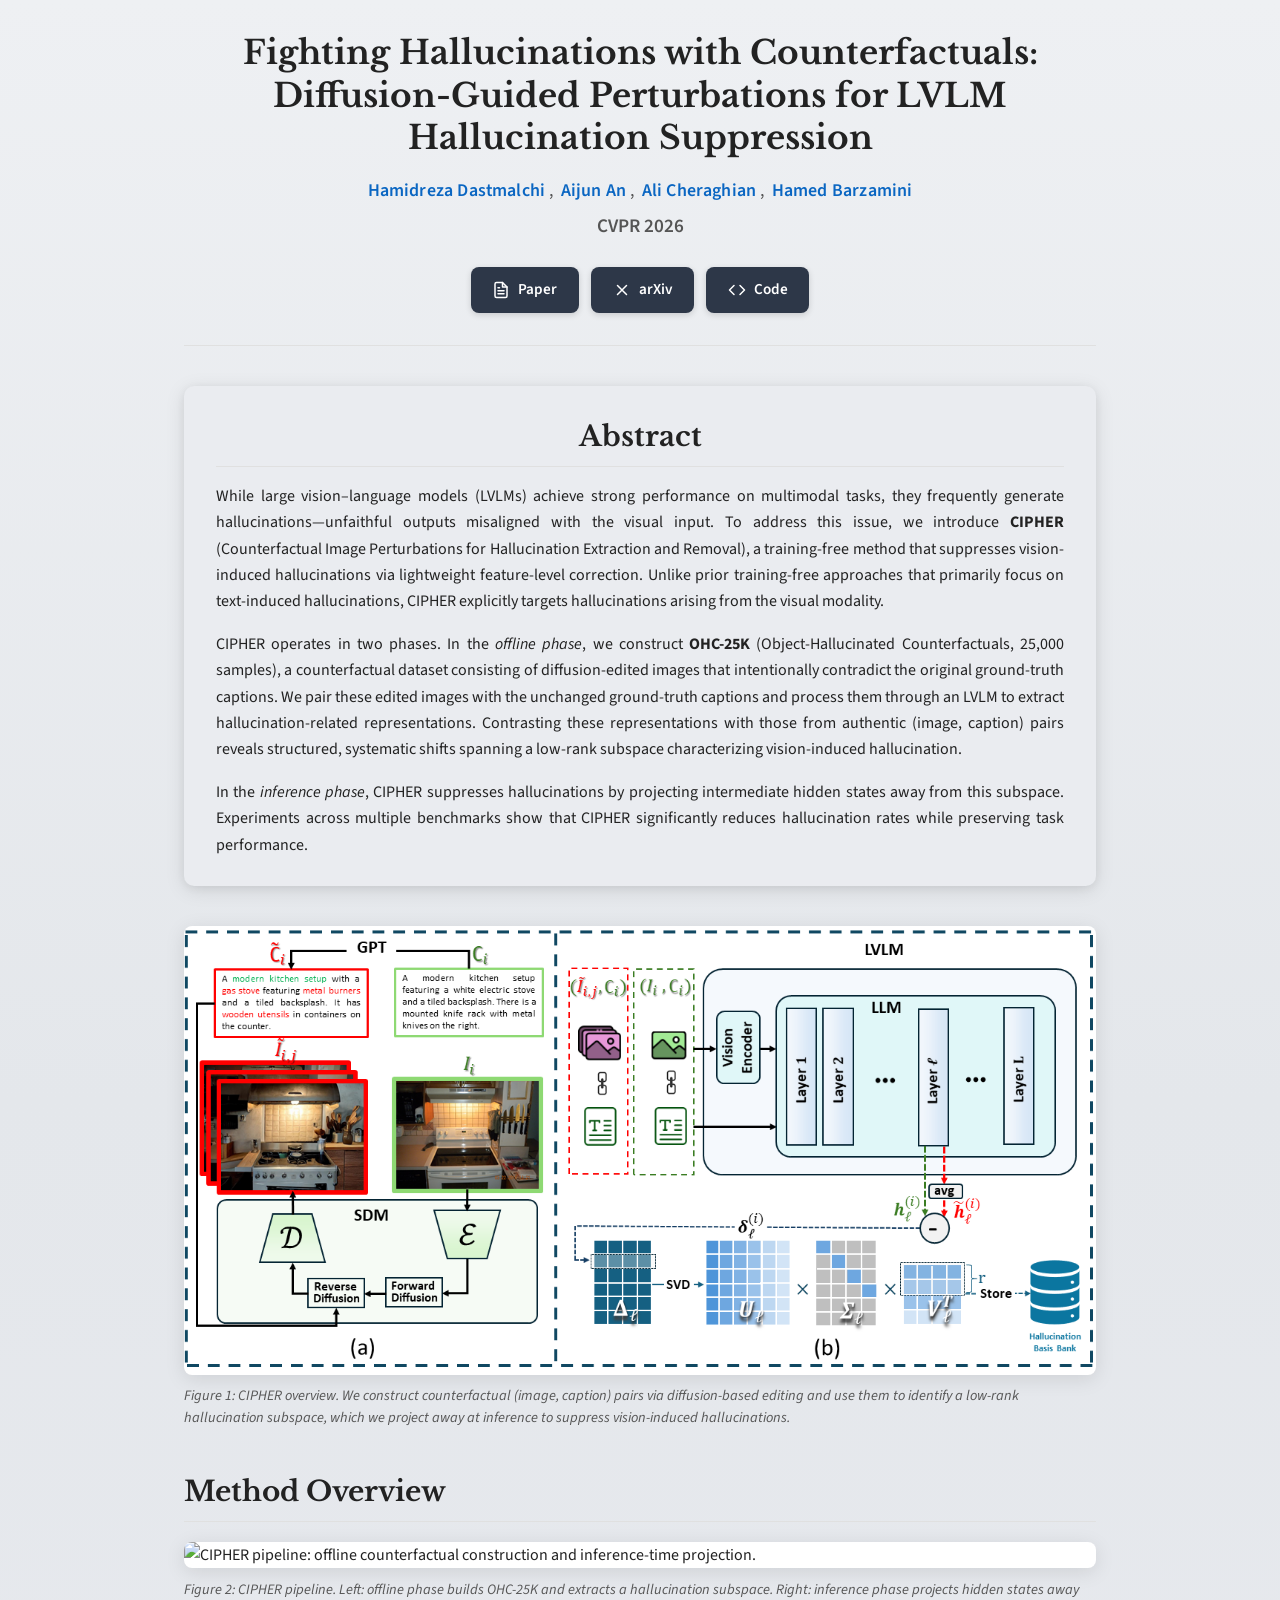
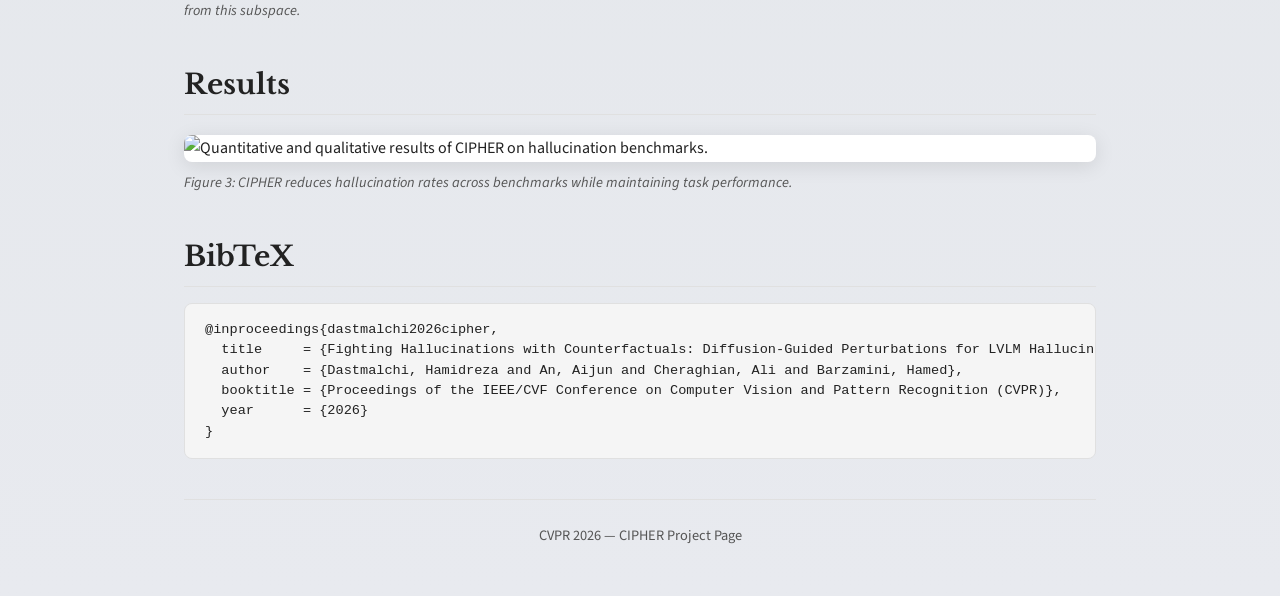
==== index.html @ b0dd447e "Add block diagram as main teaser image" ====
<!DOCTYPE html>
<html lang="en">
<head>
  <meta charset="UTF-8">
  <meta name="viewport" content="width=device-width, initial-scale=1.0">
  <title>CIPHER — Fighting Hallucinations with Counterfactuals | CVPR 2026</title>
  <link rel="preconnect" href="https://fonts.googleapis.com">
  <link rel="preconnect" href="https://fonts.gstatic.com" crossorigin>
  <link href="https://fonts.googleapis.com/css2?family=Libre+Baskerville:ital,wght@0,400;0,700;1,400&family=Source+Sans+3:ital,wght@0,400;0,600;0,700;1,400&display=swap" rel="stylesheet">
  <style>
    * { box-sizing: border-box; }
    html { font-size: 16px; scroll-behavior: smooth; }
    body {
      margin: 0; padding: 0;
      font-family: "Source Sans 3", -apple-system, BlinkMacSystemFont, "Segoe UI", sans-serif;
      font-weight: 400; line-height: 1.65; color: #222;
      background: linear-gradient(180deg, #eef0f3 0%, #e4e7eb 50%, #e8eaef 100%);
      min-height: 100vh; -webkit-font-smoothing: antialiased;
    }
    .page { max-width: 960px; margin: 0 auto; padding: 2rem 1.5rem 3rem; }
    .hero { text-align: center; margin-bottom: 2.5rem; padding-bottom: 2rem; border-bottom: 1px solid #e0e0e0; }
    .title {
      font-family: "Libre Baskerville", Georgia, serif;
      font-size: clamp(1.66rem, 4.42vw, 2.05rem); font-weight: 700; line-height: 1.3;
      margin: 0 0 1rem; color: #222;
    }
    .authors { font-size: 1.12rem; color: #333; margin: 0 0 0.35rem; font-weight: 500; letter-spacing: 0.01em; }
    .authors a {
      color: #0a66c2; text-decoration: none; font-weight: 600;
      transition: color 0.2s ease, text-decoration 0.2s ease;
    }
    .authors a:hover { text-decoration: underline; color: #004182; }
    .authors .sep { color: #555; font-weight: 400; margin: 0 0.2em; }
    .conference { font-size: 1.2rem; color: #555; margin: 0 0 1.5rem; font-weight: 600; }
    .buttons {
      display: flex; flex-wrap: wrap; gap: 0.75rem;
      justify-content: center; align-items: center;
    }
    .btn {
      display: inline-flex; align-items: center; justify-content: center; gap: 0.5rem;
      padding: 0.65rem 1.35rem;
      font-family: "Source Sans 3", sans-serif; font-size: 0.95rem; font-weight: 600;
      text-decoration: none; color: #fff; background: #2d3748;
      border: none; border-radius: 8px; cursor: pointer;
      transition: background 0.2s ease, transform 0.15s ease, box-shadow 0.2s ease;
      box-shadow: 0 2px 6px rgba(0,0,0,0.15);
    }
    .btn:hover {
      background: #1a202c; transform: translateY(-1px);
      box-shadow: 0 4px 12px rgba(0,0,0,0.2);
    }
    .btn:focus { outline: 2px solid #2d3748; outline-offset: 2px; }
    .btn-icon { display: inline-flex; align-items: center; justify-content: center; }
    .btn-icon svg { flex-shrink: 0; }
    section { margin-bottom: 2.5rem; }
    section h2 {
      font-family: "Libre Baskerville", Georgia, serif;
      font-size: 1.74rem; font-weight: 700; margin: 0 0 1rem; color: #222;
      border-bottom: 1px solid #e0e0e0; padding-bottom: 0.4rem;
    }
    .abstract {
      background: #eaecf0; border-radius: 10px;
      padding: 1.75rem 2rem; margin-bottom: 2.5rem;
      box-shadow: 0 4px 20px rgba(0,0,0,0.1), 0 2px 8px rgba(0,0,0,0.06);
    }
    .abstract h2 { text-align: center; margin-top: 0; }
    .abstract p { margin: 0 0 1rem; text-align: justify; }
    figure { margin: 1.25rem 0; padding: 0; }
    figure img {
      width: 100%; height: auto; display: block;
      border-radius: 8px; box-shadow: 0 4px 20px rgba(0,0,0,0.1);
      background: #fff;
    }
    figcaption { margin-top: 0.65rem; font-size: 0.9rem; color: #555; line-height: 1.5; font-style: italic; }
    .abstract p:last-child { margin-bottom: 0; }
    .bibtex pre {
      margin: 0; padding: 1rem 1.25rem; background: #f5f5f5;
      border: 1px solid #e0e0e0; border-radius: 8px;
      overflow-x: auto; font-size: 0.85rem; line-height: 1.5; color: #222;
    }
    .bibtex code { font-family: Consolas, Monaco, "Courier New", monospace; font-size: inherit; }
    .footer { margin-top: 2rem; padding-top: 1.5rem; border-top: 1px solid #e0e0e0; text-align: center; font-size: 0.9rem; color: #555; }
    .footer p { margin: 0; }
    @media (max-width: 640px) {
      .page { padding: 1.25rem 1rem 2rem; }
      .title { font-size: 1.5rem; }
      .buttons { flex-direction: column; }
      .btn { width: 100%; max-width: 200px; text-align: center; justify-content: center; }
      .abstract p { text-align: left; }
      .bibtex pre { padding: 0.85rem 1rem; font-size: 0.8rem; }
    }
  </style>
</head>
<body>
  <div class="page">
    <header class="hero">
      <h1 class="title">Fighting Hallucinations with Counterfactuals: Diffusion-Guided Perturbations for LVLM Hallucination Suppression</h1>
      <p class="authors">
        <a href="https://www.linkedin.com/in/hamidreza-dastmalchi/" target="_blank" rel="noopener noreferrer">Hamidreza Dastmalchi</a><span class="sep">,</span>
        <a href="https://www.linkedin.com/in/aijun-an-9149bb51/" target="_blank" rel="noopener noreferrer">Aijun An</a><span class="sep">,</span>
        <a href="https://www.linkedin.com/in/ali-cheraghian/" target="_blank" rel="noopener noreferrer">Ali Cheraghian</a><span class="sep">,</span>
        <a href="https://www.linkedin.com/in/hamed-b-a0943280/" target="_blank" rel="noopener noreferrer">Hamed Barzamini</a>
      </p>
      <p class="conference">CVPR 2026</p>
      <div class="buttons">
        <a href="#" class="btn btn-paper">
          <span class="btn-icon" aria-hidden="true">
            <svg xmlns="http://www.w3.org/2000/svg" width="18" height="18" viewBox="0 0 24 24" fill="none" stroke="currentColor" stroke-width="2" stroke-linecap="round" stroke-linejoin="round"><path d="M14 2H6a2 2 0 0 0-2 2v16a2 2 0 0 0 2 2h12a2 2 0 0 0 2-2V8z"></path><polyline points="14 2 14 8 20 8"></polyline><line x1="16" y1="13" x2="8" y2="13"></line><line x1="16" y1="17" x2="8" y2="17"></line><polyline points="10 9 9 9 8 9"></polyline></svg>
          </span>
          Paper
        </a>
        <a href="#" class="btn btn-arxiv">
          <span class="btn-icon" aria-hidden="true">
            <svg xmlns="http://www.w3.org/2000/svg" width="18" height="18" viewBox="0 0 24 24" fill="none" stroke="currentColor" stroke-width="2" stroke-linecap="round" stroke-linejoin="round"><path d="M18 6L6 18M6 6l12 12"/></svg>
          </span>
          arXiv
        </a>
        <a href="#" class="btn btn-code">
          <span class="btn-icon" aria-hidden="true">
            <svg xmlns="http://www.w3.org/2000/svg" width="18" height="18" viewBox="0 0 24 24" fill="none" stroke="currentColor" stroke-width="2" stroke-linecap="round" stroke-linejoin="round"><polyline points="16 18 22 12 16 6"></polyline><polyline points="8 6 2 12 8 18"></polyline></svg>
          </span>
          Code
        </a>
      </div>
    </header>

    <section class="abstract">
      <h2>Abstract</h2>
      <p>While large vision–language models (LVLMs) achieve strong performance on multimodal tasks, they frequently generate hallucinations—unfaithful outputs misaligned with the visual input. To address this issue, we introduce <strong>CIPHER</strong> (Counterfactual Image Perturbations for Hallucination Extraction and Removal), a training-free method that suppresses vision-induced hallucinations via lightweight feature-level correction. Unlike prior training-free approaches that primarily focus on text-induced hallucinations, CIPHER explicitly targets hallucinations arising from the visual modality.</p>
      <p>CIPHER operates in two phases. In the <em>offline phase</em>, we construct <strong>OHC-25K</strong> (Object-Hallucinated Counterfactuals, 25,000 samples), a counterfactual dataset consisting of diffusion-edited images that intentionally contradict the original ground-truth captions. We pair these edited images with the unchanged ground-truth captions and process them through an LVLM to extract hallucination-related representations. Contrasting these representations with those from authentic (image, caption) pairs reveals structured, systematic shifts spanning a low-rank subspace characterizing vision-induced hallucination.</p>
      <p>In the <em>inference phase</em>, CIPHER suppresses hallucinations by projecting intermediate hidden states away from this subspace. Experiments across multiple benchmarks show that CIPHER significantly reduces hallucination rates while preserving task performance.</p>
    </section>

    <section class="teaser">
      <figure>
        <img src="assets/figures/blockdiagram.png" alt="CIPHER block diagram: model overview and pipeline.">
        <figcaption>Figure 1: CIPHER overview. We construct counterfactual (image, caption) pairs via diffusion-based editing and use them to identify a low-rank hallucination subspace, which we project away at inference to suppress vision-induced hallucinations.</figcaption>
      </figure>
    </section>

    <section class="method">
      <h2>Method Overview</h2>
      <figure>
        <img src="assets/pipeline.png" alt="CIPHER pipeline: offline counterfactual construction and inference-time projection.">
        <figcaption>Figure 2: CIPHER pipeline. Left: offline phase builds OHC-25K and extracts a hallucination subspace. Right: inference phase projects hidden states away from this subspace.</figcaption>
      </figure>
    </section>

    <section class="results">
      <h2>Results</h2>
      <figure>
        <img src="assets/results.png" alt="Quantitative and qualitative results of CIPHER on hallucination benchmarks.">
        <figcaption>Figure 3: CIPHER reduces hallucination rates across benchmarks while maintaining task performance.</figcaption>
      </figure>
    </section>

    <section class="bibtex">
      <h2>BibTeX</h2>
      <pre><code>@inproceedings{dastmalchi2026cipher,
  title     = {Fighting Hallucinations with Counterfactuals: Diffusion-Guided Perturbations for LVLM Hallucination Suppression},
  author    = {Dastmalchi, Hamidreza and An, Aijun and Cheraghian, Ali and Barzamini, Hamed},
  booktitle = {Proceedings of the IEEE/CVF Conference on Computer Vision and Pattern Recognition (CVPR)},
  year      = {2026}
}</code></pre>
    </section>

    <footer class="footer">
      <p>CVPR 2026 — CIPHER Project Page</p>
    </footer>
  </div>
</body>
</html>
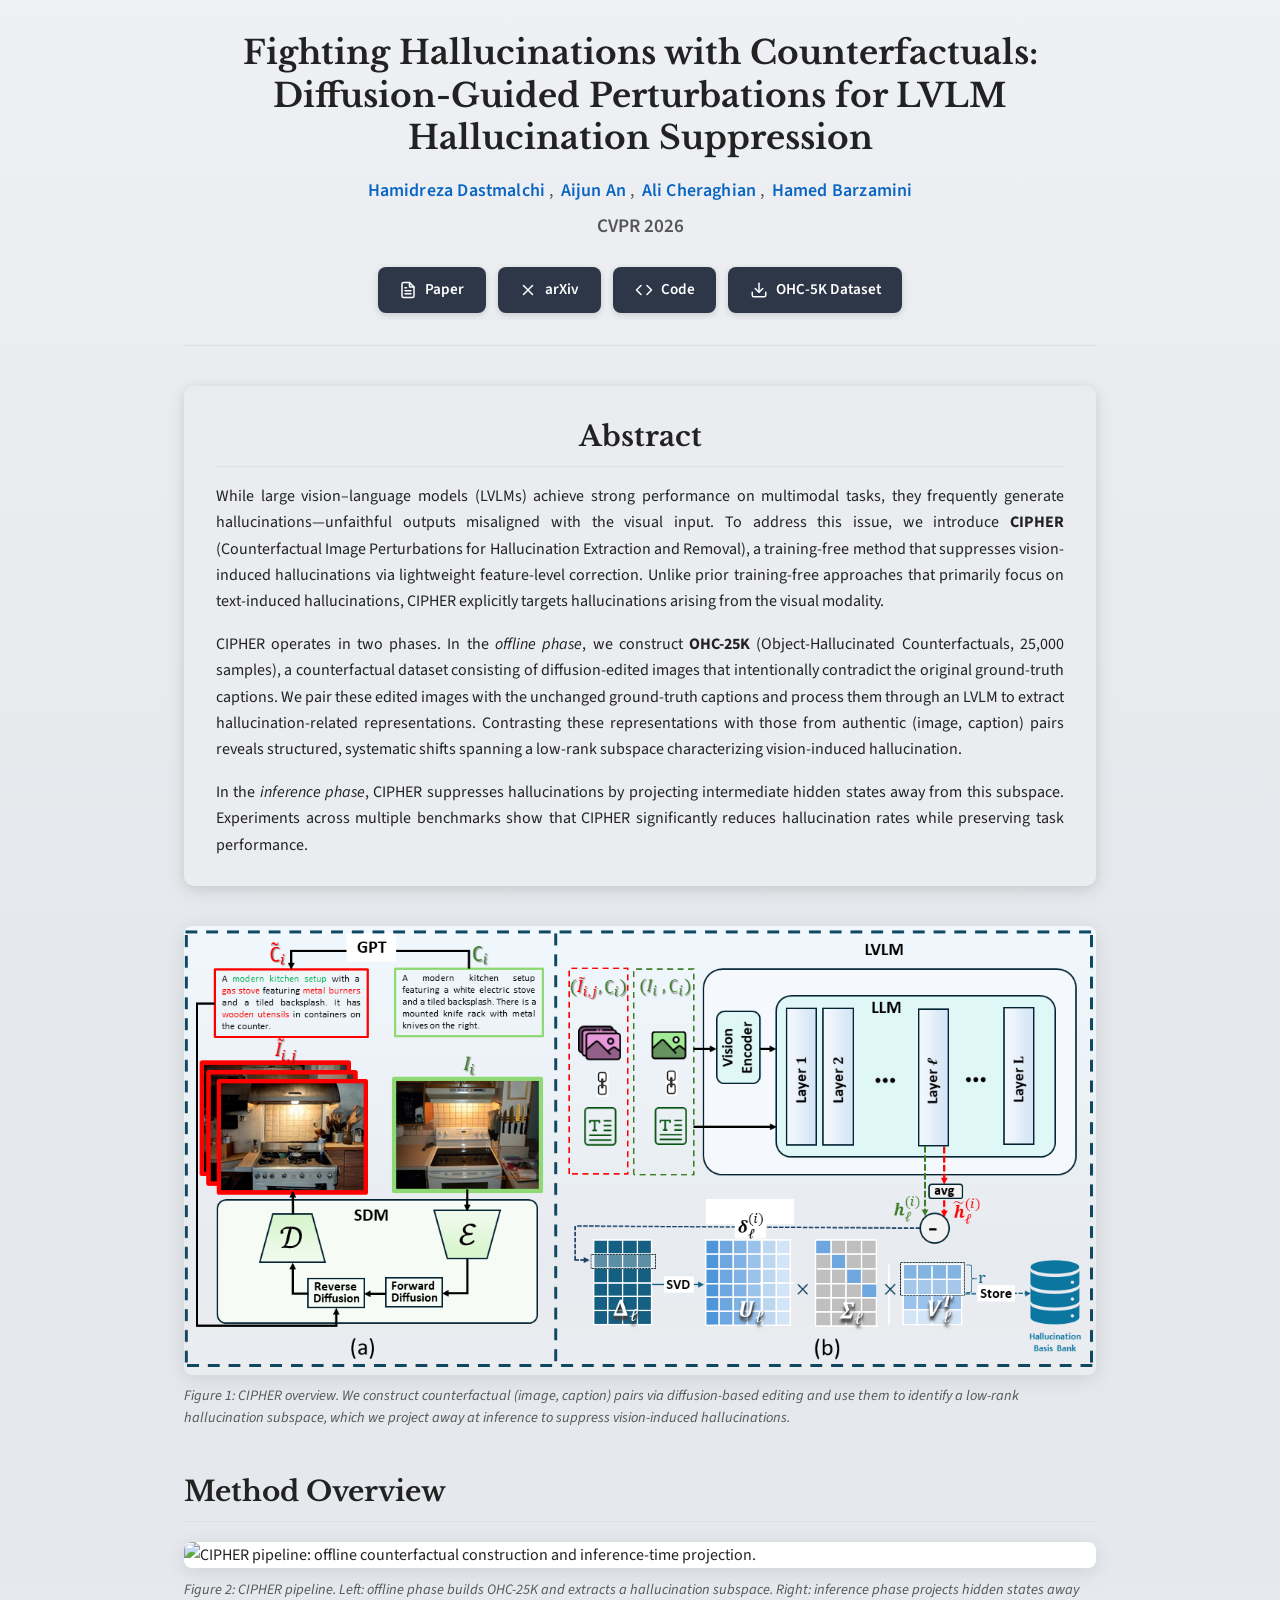
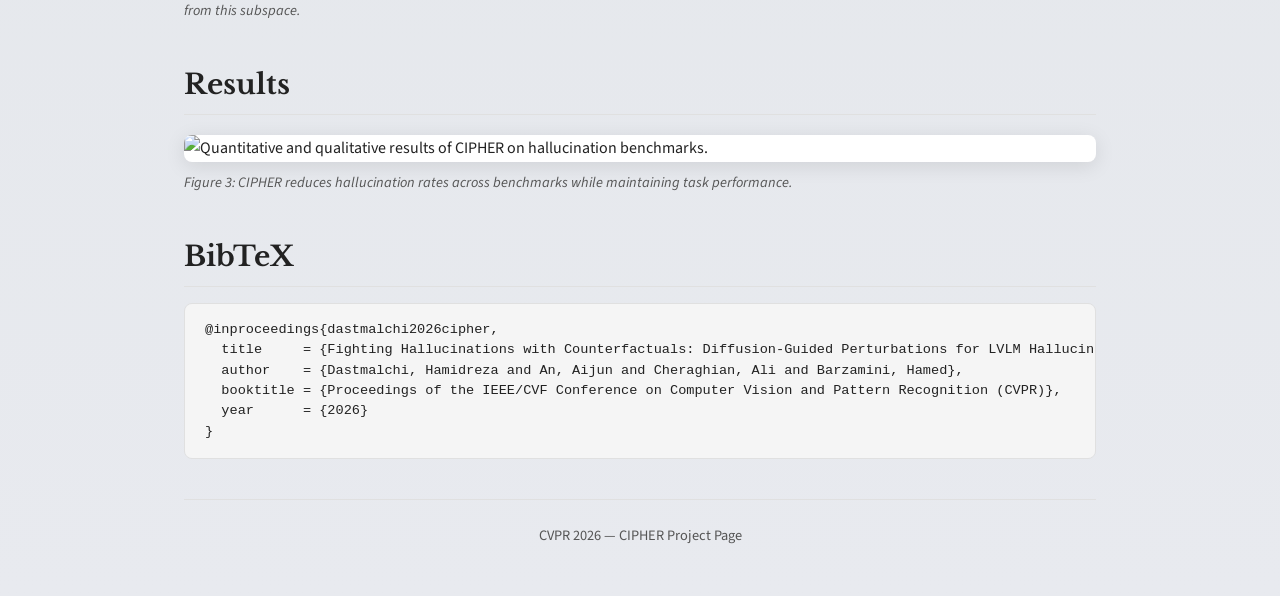
==== commit b00a88b0: "Add block diagram as main teaser image" ====
--- a/index.html
+++ b/index.html
@@ -121,6 +121,12 @@
           </span>
           Code
         </a>
+        <a href="https://drive.google.com/file/d/1xh0WQdAKk9KQPWuedI4zhmgdgTJthU4C/view?usp=sharing" class="btn btn-dataset" target="_blank" rel="noopener noreferrer">
+          <span class="btn-icon" aria-hidden="true">
+            <svg xmlns="http://www.w3.org/2000/svg" width="18" height="18" viewBox="0 0 24 24" fill="none" stroke="currentColor" stroke-width="2" stroke-linecap="round" stroke-linejoin="round"><path d="M21 15v4a2 2 0 0 1-2 2H5a2 2 0 0 1-2-2v-4"></path><polyline points="7 10 12 15 17 10"></polyline><line x1="12" y1="15" x2="12" y2="3"></line></svg>
+          </span>
+          OHC-5K Dataset
+        </a>
       </div>
     </header>
 
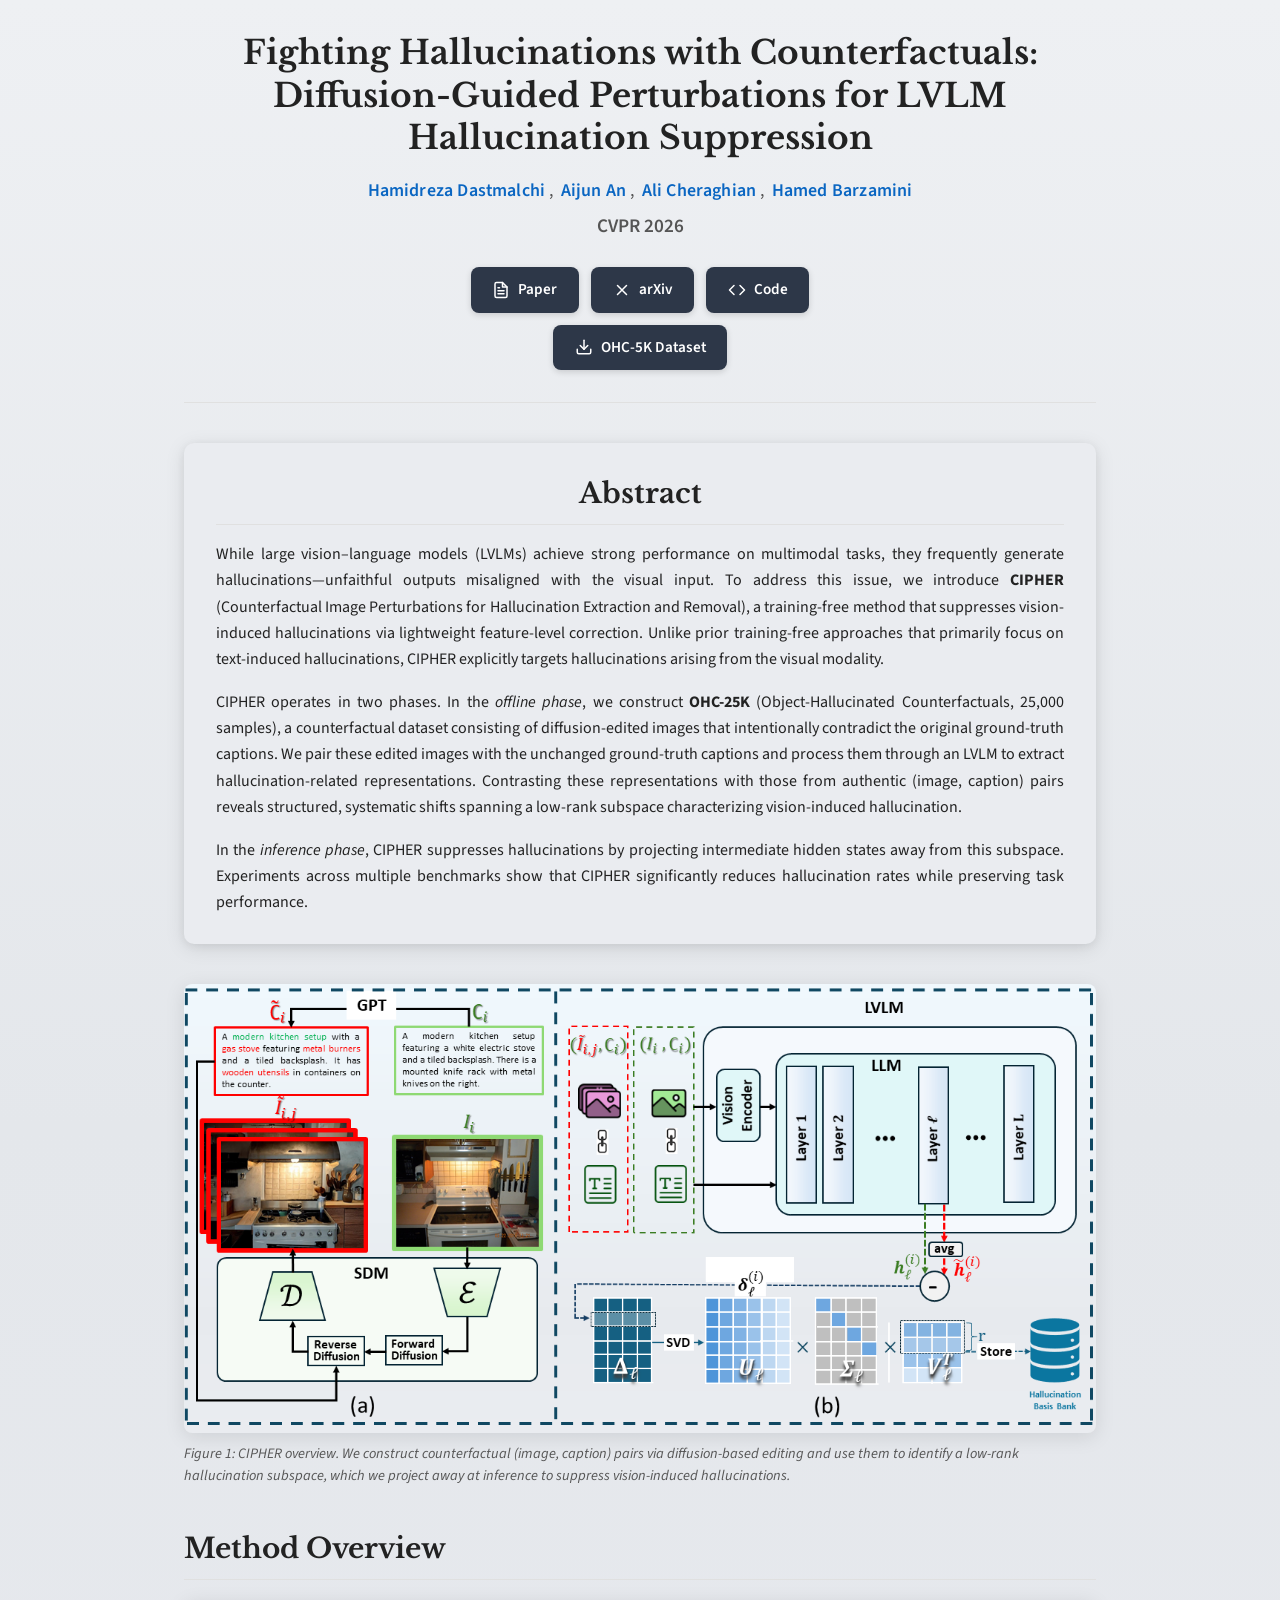
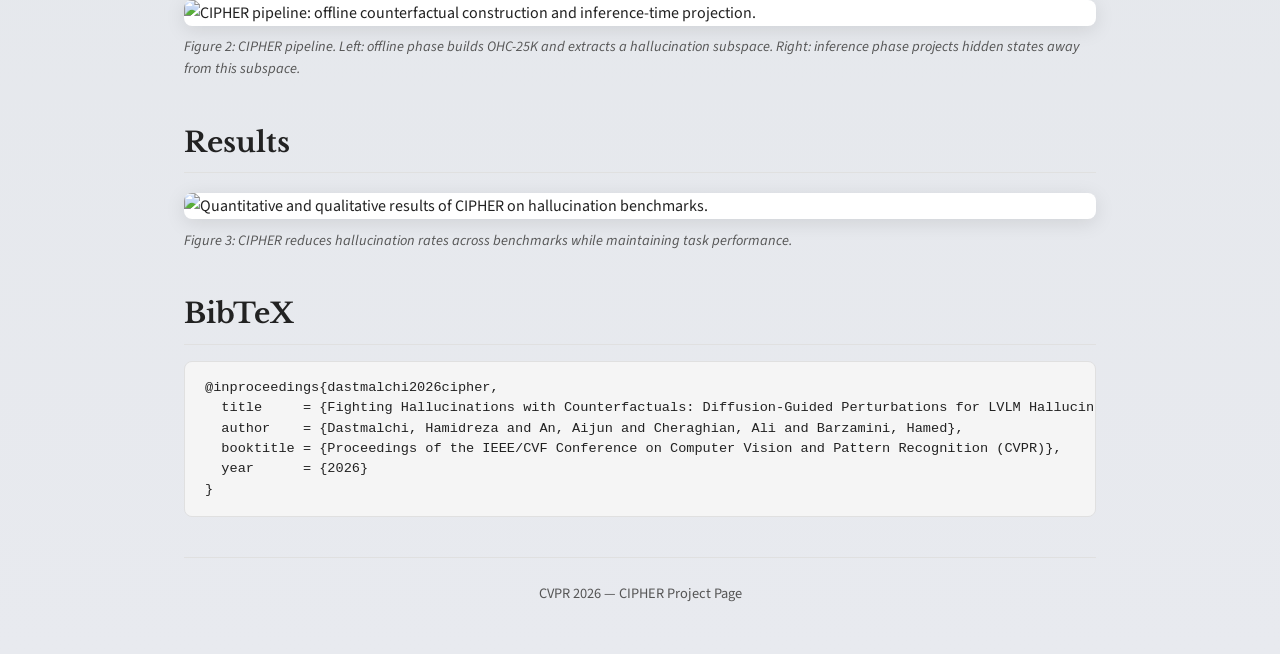
==== commit 5af65cb6: "Add block diagram as main teaser image" ====
--- a/index.html
+++ b/index.html
@@ -32,10 +32,8 @@
     .authors a:hover { text-decoration: underline; color: #004182; }
     .authors .sep { color: #555; font-weight: 400; margin: 0 0.2em; }
     .conference { font-size: 1.2rem; color: #555; margin: 0 0 1.5rem; font-weight: 600; }
-    .buttons {
-      display: flex; flex-wrap: wrap; gap: 0.75rem;
-      justify-content: center; align-items: center;
-    }
+    .buttons { display: flex; flex-direction: column; align-items: center; gap: 0.75rem; }
+    .buttons-row { display: flex; flex-wrap: wrap; gap: 0.75rem; justify-content: center; align-items: center; }
     .btn {
       display: inline-flex; align-items: center; justify-content: center; gap: 0.5rem;
       padding: 0.65rem 1.35rem;
@@ -84,7 +82,7 @@
     @media (max-width: 640px) {
       .page { padding: 1.25rem 1rem 2rem; }
       .title { font-size: 1.5rem; }
-      .buttons { flex-direction: column; }
+      .buttons-row { flex-direction: column; }
       .btn { width: 100%; max-width: 200px; text-align: center; justify-content: center; }
       .abstract p { text-align: left; }
       .bibtex pre { padding: 0.85rem 1rem; font-size: 0.8rem; }
@@ -103,30 +101,34 @@
       </p>
       <p class="conference">CVPR 2026</p>
       <div class="buttons">
-        <a href="#" class="btn btn-paper">
-          <span class="btn-icon" aria-hidden="true">
-            <svg xmlns="http://www.w3.org/2000/svg" width="18" height="18" viewBox="0 0 24 24" fill="none" stroke="currentColor" stroke-width="2" stroke-linecap="round" stroke-linejoin="round"><path d="M14 2H6a2 2 0 0 0-2 2v16a2 2 0 0 0 2 2h12a2 2 0 0 0 2-2V8z"></path><polyline points="14 2 14 8 20 8"></polyline><line x1="16" y1="13" x2="8" y2="13"></line><line x1="16" y1="17" x2="8" y2="17"></line><polyline points="10 9 9 9 8 9"></polyline></svg>
-          </span>
-          Paper
-        </a>
-        <a href="#" class="btn btn-arxiv">
-          <span class="btn-icon" aria-hidden="true">
-            <svg xmlns="http://www.w3.org/2000/svg" width="18" height="18" viewBox="0 0 24 24" fill="none" stroke="currentColor" stroke-width="2" stroke-linecap="round" stroke-linejoin="round"><path d="M18 6L6 18M6 6l12 12"/></svg>
-          </span>
-          arXiv
-        </a>
-        <a href="#" class="btn btn-code">
-          <span class="btn-icon" aria-hidden="true">
-            <svg xmlns="http://www.w3.org/2000/svg" width="18" height="18" viewBox="0 0 24 24" fill="none" stroke="currentColor" stroke-width="2" stroke-linecap="round" stroke-linejoin="round"><polyline points="16 18 22 12 16 6"></polyline><polyline points="8 6 2 12 8 18"></polyline></svg>
-          </span>
-          Code
-        </a>
-        <a href="https://drive.google.com/file/d/1xh0WQdAKk9KQPWuedI4zhmgdgTJthU4C/view?usp=sharing" class="btn btn-dataset" target="_blank" rel="noopener noreferrer">
-          <span class="btn-icon" aria-hidden="true">
-            <svg xmlns="http://www.w3.org/2000/svg" width="18" height="18" viewBox="0 0 24 24" fill="none" stroke="currentColor" stroke-width="2" stroke-linecap="round" stroke-linejoin="round"><path d="M21 15v4a2 2 0 0 1-2 2H5a2 2 0 0 1-2-2v-4"></path><polyline points="7 10 12 15 17 10"></polyline><line x1="12" y1="15" x2="12" y2="3"></line></svg>
-          </span>
-          OHC-5K Dataset
-        </a>
+        <div class="buttons-row">
+          <a href="#" class="btn btn-paper">
+            <span class="btn-icon" aria-hidden="true">
+              <svg xmlns="http://www.w3.org/2000/svg" width="18" height="18" viewBox="0 0 24 24" fill="none" stroke="currentColor" stroke-width="2" stroke-linecap="round" stroke-linejoin="round"><path d="M14 2H6a2 2 0 0 0-2 2v16a2 2 0 0 0 2 2h12a2 2 0 0 0 2-2V8z"></path><polyline points="14 2 14 8 20 8"></polyline><line x1="16" y1="13" x2="8" y2="13"></line><line x1="16" y1="17" x2="8" y2="17"></line><polyline points="10 9 9 9 8 9"></polyline></svg>
+            </span>
+            Paper
+          </a>
+          <a href="#" class="btn btn-arxiv">
+            <span class="btn-icon" aria-hidden="true">
+              <svg xmlns="http://www.w3.org/2000/svg" width="18" height="18" viewBox="0 0 24 24" fill="none" stroke="currentColor" stroke-width="2" stroke-linecap="round" stroke-linejoin="round"><path d="M18 6L6 18M6 6l12 12"/></svg>
+            </span>
+            arXiv
+          </a>
+          <a href="#" class="btn btn-code">
+            <span class="btn-icon" aria-hidden="true">
+              <svg xmlns="http://www.w3.org/2000/svg" width="18" height="18" viewBox="0 0 24 24" fill="none" stroke="currentColor" stroke-width="2" stroke-linecap="round" stroke-linejoin="round"><polyline points="16 18 22 12 16 6"></polyline><polyline points="8 6 2 12 8 18"></polyline></svg>
+            </span>
+            Code
+          </a>
+        </div>
+        <div class="buttons-row">
+          <a href="https://drive.google.com/file/d/1xh0WQdAKk9KQPWuedI4zhmgdgTJthU4C/view?usp=sharing" class="btn btn-dataset" target="_blank" rel="noopener noreferrer">
+            <span class="btn-icon" aria-hidden="true">
+              <svg xmlns="http://www.w3.org/2000/svg" width="18" height="18" viewBox="0 0 24 24" fill="none" stroke="currentColor" stroke-width="2" stroke-linecap="round" stroke-linejoin="round"><path d="M21 15v4a2 2 0 0 1-2 2H5a2 2 0 0 1-2-2v-4"></path><polyline points="7 10 12 15 17 10"></polyline><line x1="12" y1="15" x2="12" y2="3"></line></svg>
+            </span>
+            OHC-5K Dataset
+          </a>
+        </div>
       </div>
     </header>
 
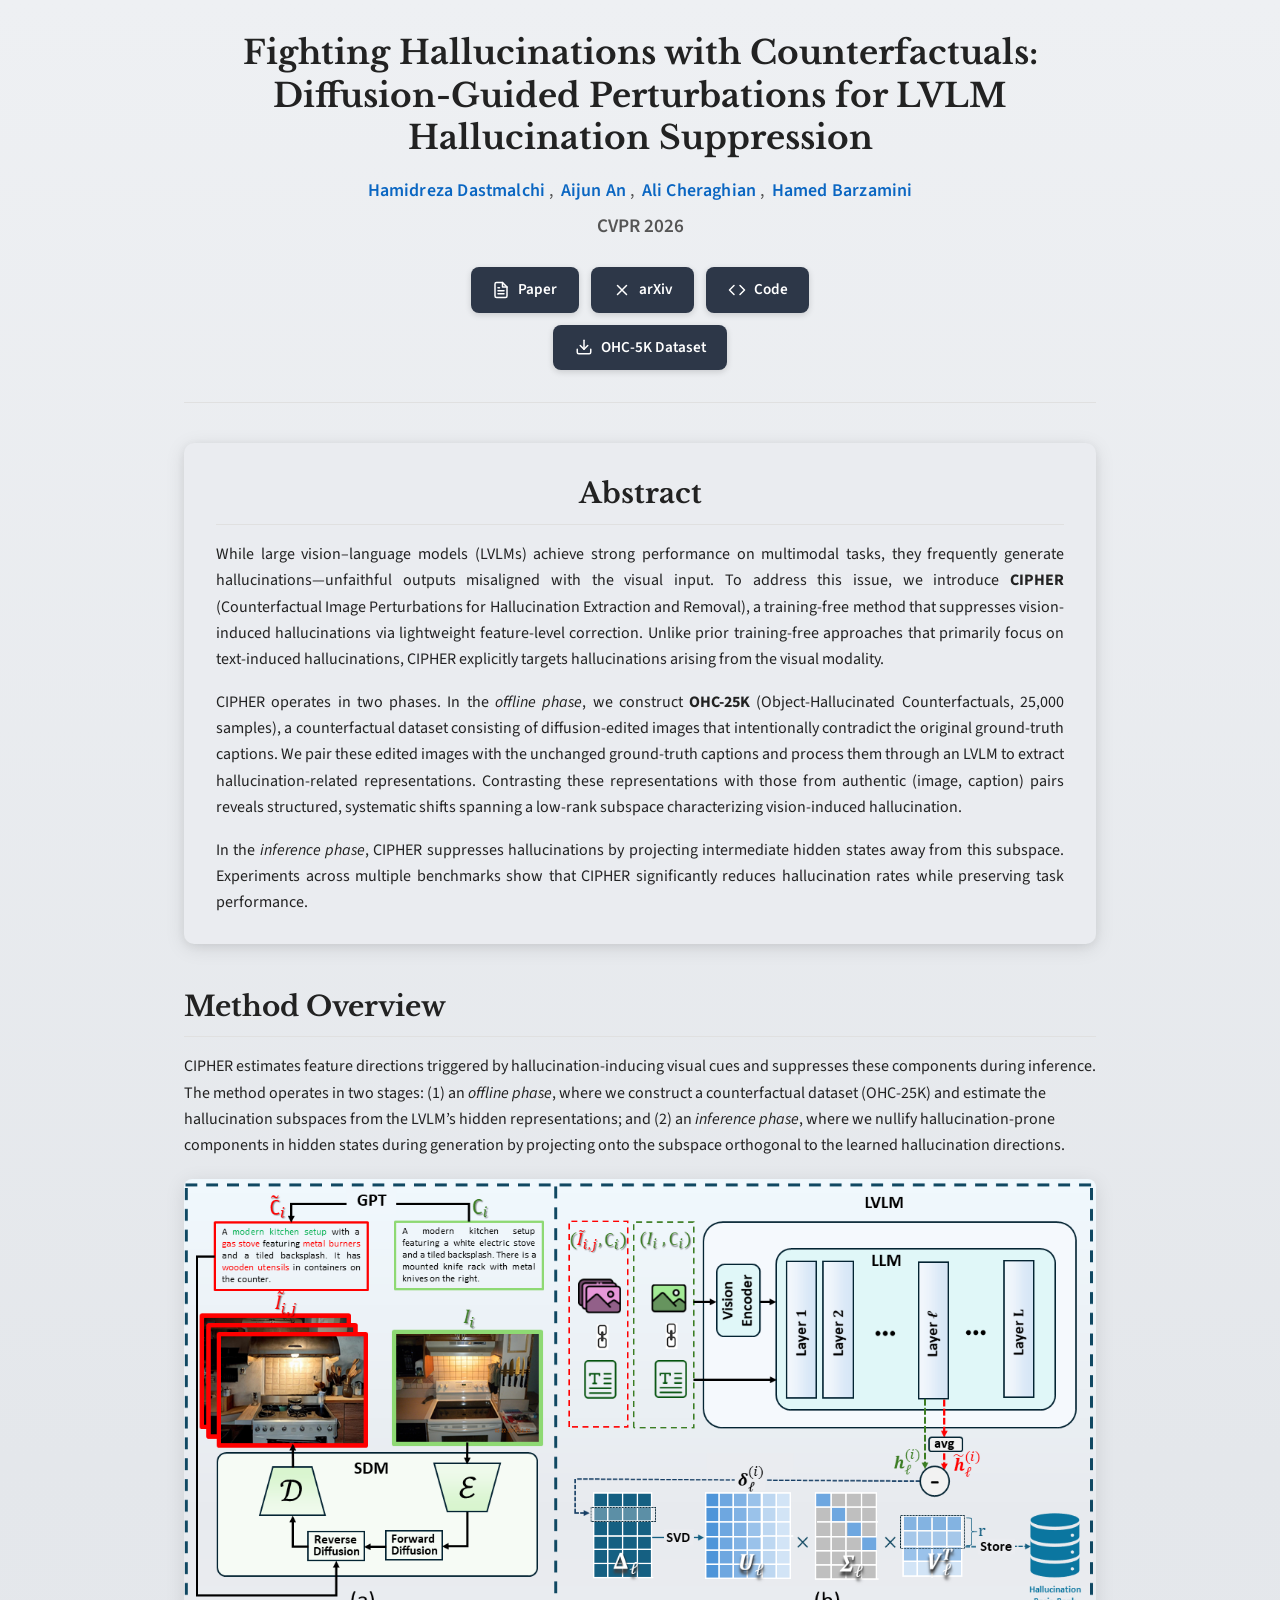
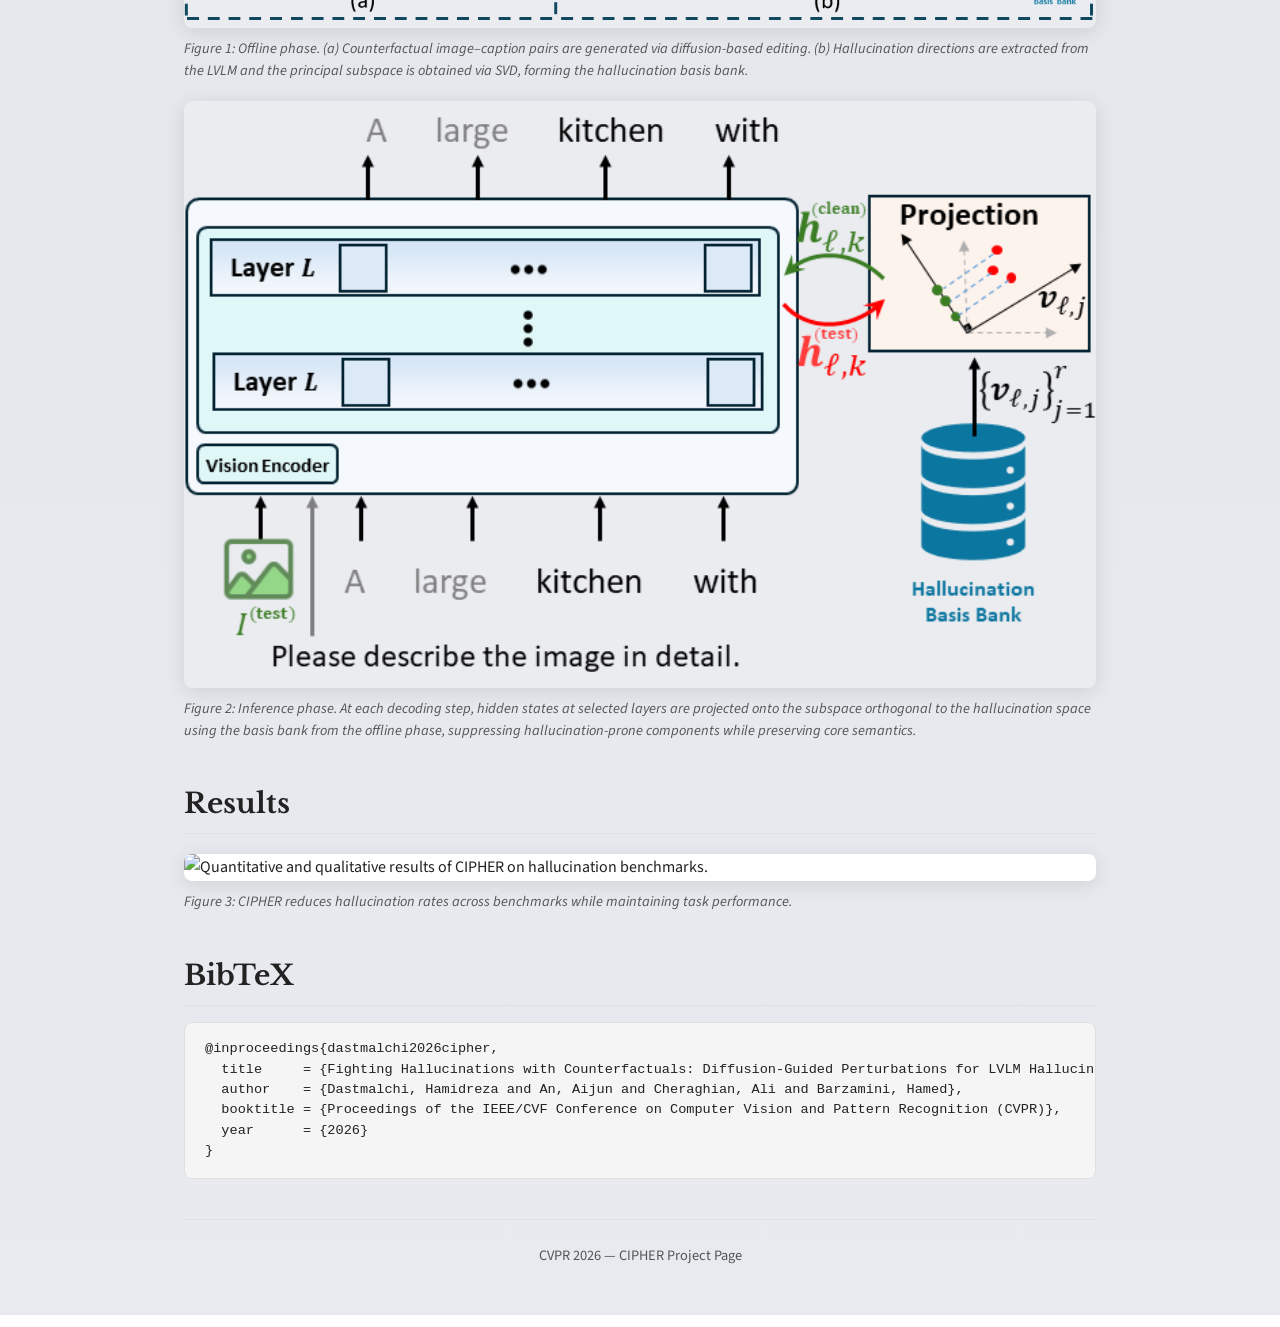
==== commit a00d377c: "Add block diagram as main teaser image" ====
--- a/index.html
+++ b/index.html
@@ -139,18 +139,16 @@
       <p>In the <em>inference phase</em>, CIPHER suppresses hallucinations by projecting intermediate hidden states away from this subspace. Experiments across multiple benchmarks show that CIPHER significantly reduces hallucination rates while preserving task performance.</p>
     </section>
 
-    <section class="teaser">
-      <figure>
-        <img src="assets/figures/blockdiagram.png" alt="CIPHER block diagram: model overview and pipeline.">
-        <figcaption>Figure 1: CIPHER overview. We construct counterfactual (image, caption) pairs via diffusion-based editing and use them to identify a low-rank hallucination subspace, which we project away at inference to suppress vision-induced hallucinations.</figcaption>
-      </figure>
-    </section>
-
     <section class="method">
       <h2>Method Overview</h2>
+      <p>CIPHER estimates feature directions triggered by hallucination-inducing visual cues and suppresses these components during inference. The method operates in two stages: (1) an <em>offline phase</em>, where we construct a counterfactual dataset (OHC-25K) and estimate the hallucination subspaces from the LVLM’s hidden representations; and (2) an <em>inference phase</em>, where we nullify hallucination-prone components in hidden states during generation by projecting onto the subspace orthogonal to the learned hallucination directions.</p>
       <figure>
-        <img src="assets/pipeline.png" alt="CIPHER pipeline: offline counterfactual construction and inference-time projection.">
-        <figcaption>Figure 2: CIPHER pipeline. Left: offline phase builds OHC-25K and extracts a hallucination subspace. Right: inference phase projects hidden states away from this subspace.</figcaption>
+        <img src="assets/figures/blockdiagram.png" alt="CIPHER offline phase: counterfactual dataset generation and hallucination subspace estimation.">
+        <figcaption>Figure 1: Offline phase. (a) Counterfactual image–caption pairs are generated via diffusion-based editing. (b) Hallucination directions are extracted from the LVLM and the principal subspace is obtained via SVD, forming the hallucination basis bank.</figcaption>
+      </figure>
+      <figure>
+        <img src="assets/figures/blockdiagram-inference.png" alt="CIPHER inference phase: test-time nullification of hallucination components.">
+        <figcaption>Figure 2: Inference phase. At each decoding step, hidden states at selected layers are projected onto the subspace orthogonal to the hallucination space using the basis bank from the offline phase, suppressing hallucination-prone components while preserving core semantics.</figcaption>
       </figure>
     </section>
 
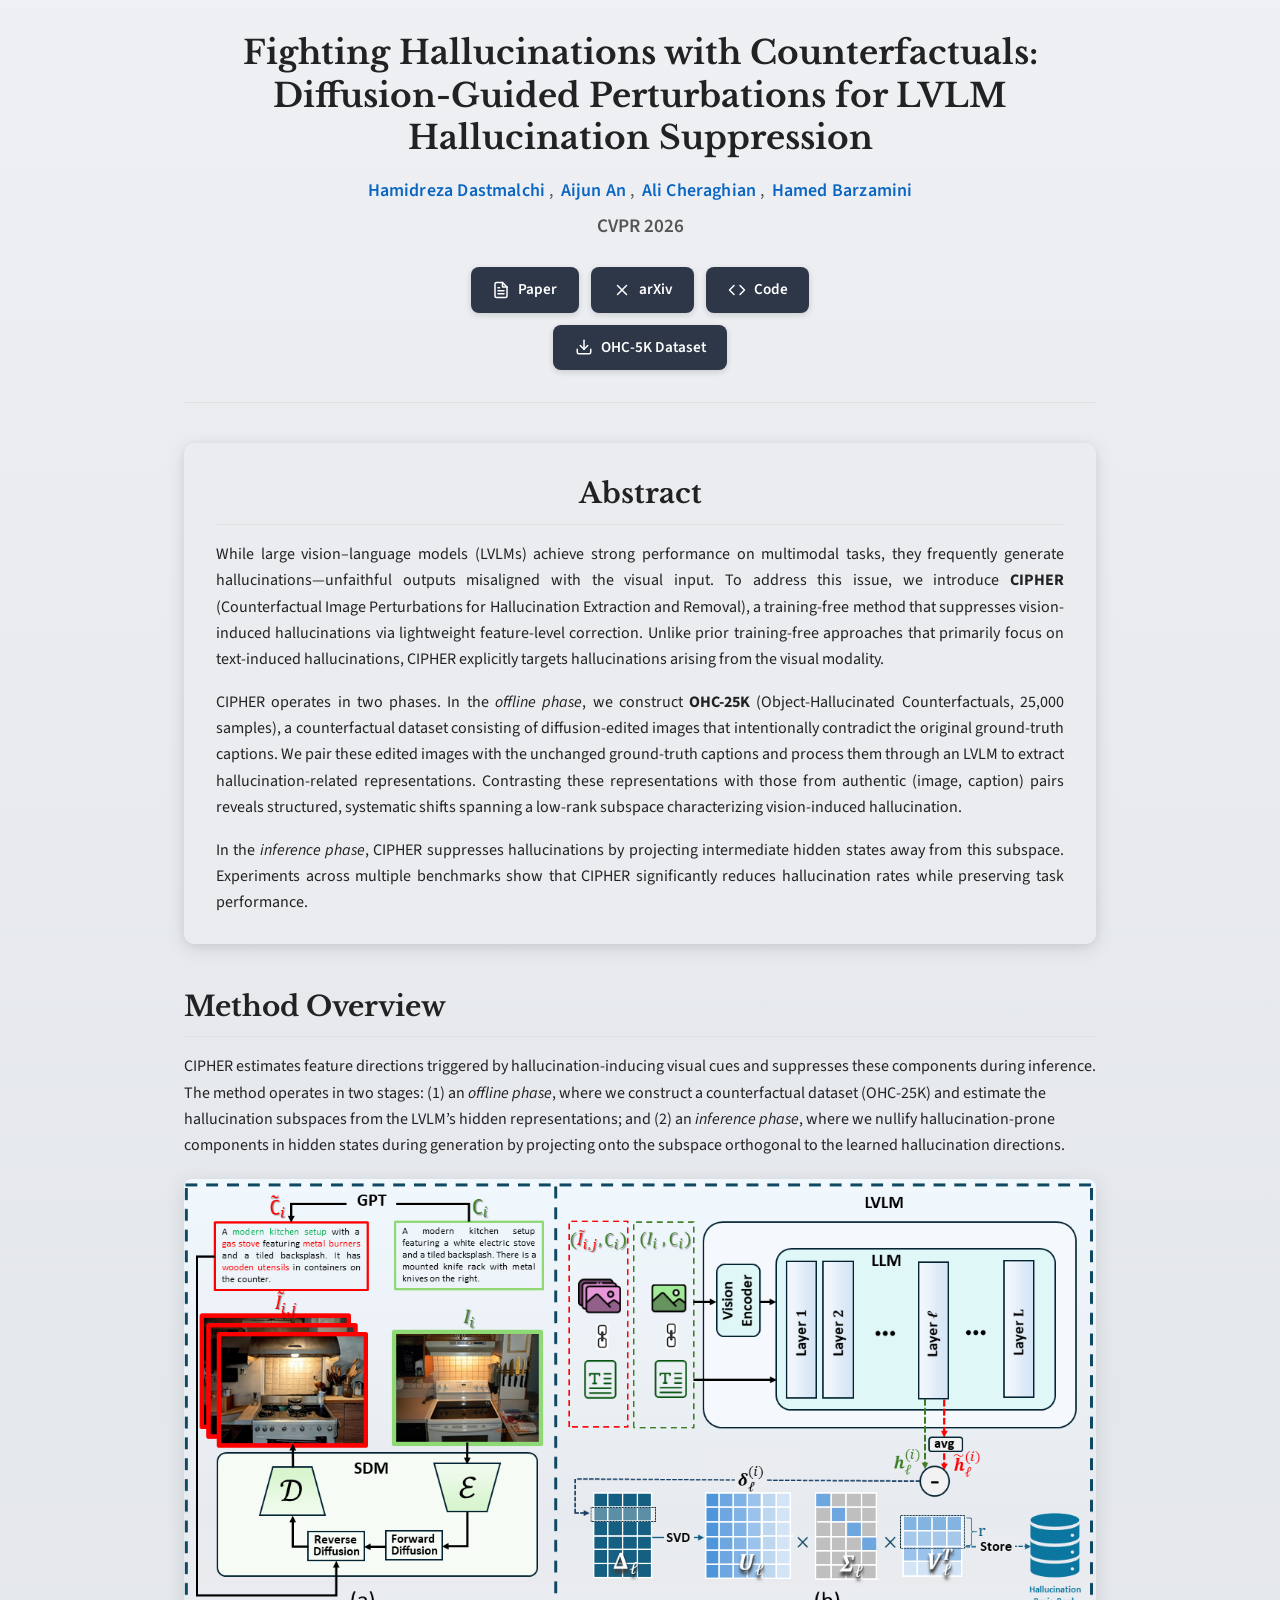
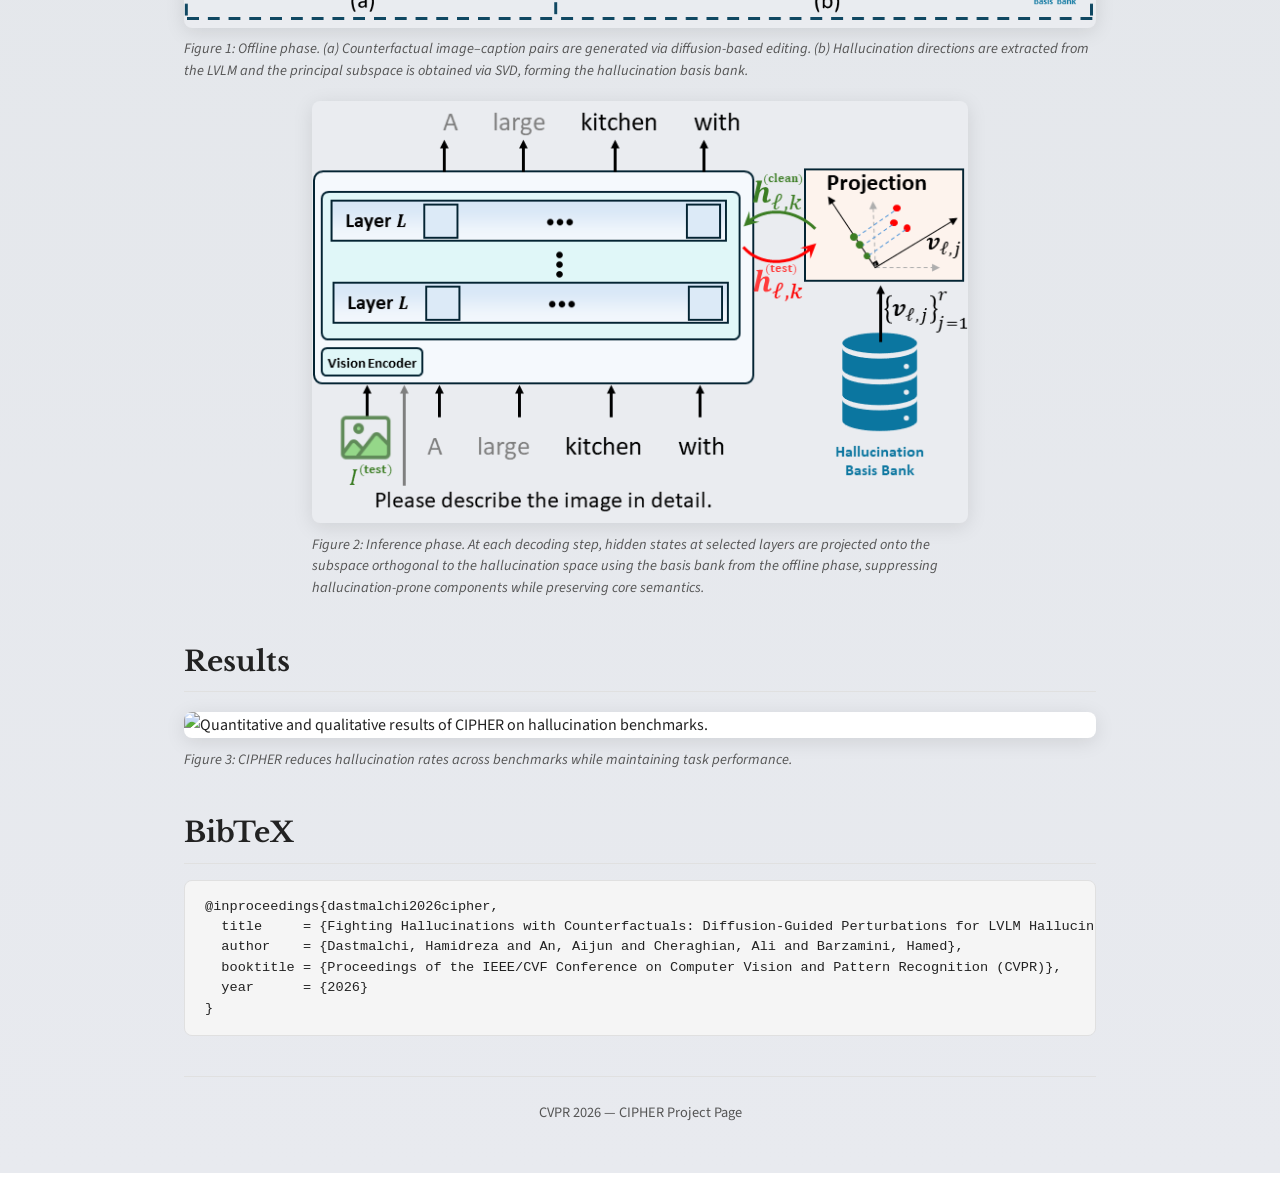
==== commit 88095111: "Add block diagram as main teaser image" ====
--- a/index.html
+++ b/index.html
@@ -69,6 +69,7 @@
       border-radius: 8px; box-shadow: 0 4px 20px rgba(0,0,0,0.1);
       background: #fff;
     }
+    figure.figure-sm { max-width: 72%; margin-left: auto; margin-right: auto; }
     figcaption { margin-top: 0.65rem; font-size: 0.9rem; color: #555; line-height: 1.5; font-style: italic; }
     .abstract p:last-child { margin-bottom: 0; }
     .bibtex pre {
@@ -146,7 +147,7 @@
         <img src="assets/figures/blockdiagram.png" alt="CIPHER offline phase: counterfactual dataset generation and hallucination subspace estimation.">
         <figcaption>Figure 1: Offline phase. (a) Counterfactual image–caption pairs are generated via diffusion-based editing. (b) Hallucination directions are extracted from the LVLM and the principal subspace is obtained via SVD, forming the hallucination basis bank.</figcaption>
       </figure>
-      <figure>
+      <figure class="figure-sm">
         <img src="assets/figures/blockdiagram-inference.png" alt="CIPHER inference phase: test-time nullification of hallucination components.">
         <figcaption>Figure 2: Inference phase. At each decoding step, hidden states at selected layers are projected onto the subspace orthogonal to the hallucination space using the basis bank from the offline phase, suppressing hallucination-prone components while preserving core semantics.</figcaption>
       </figure>
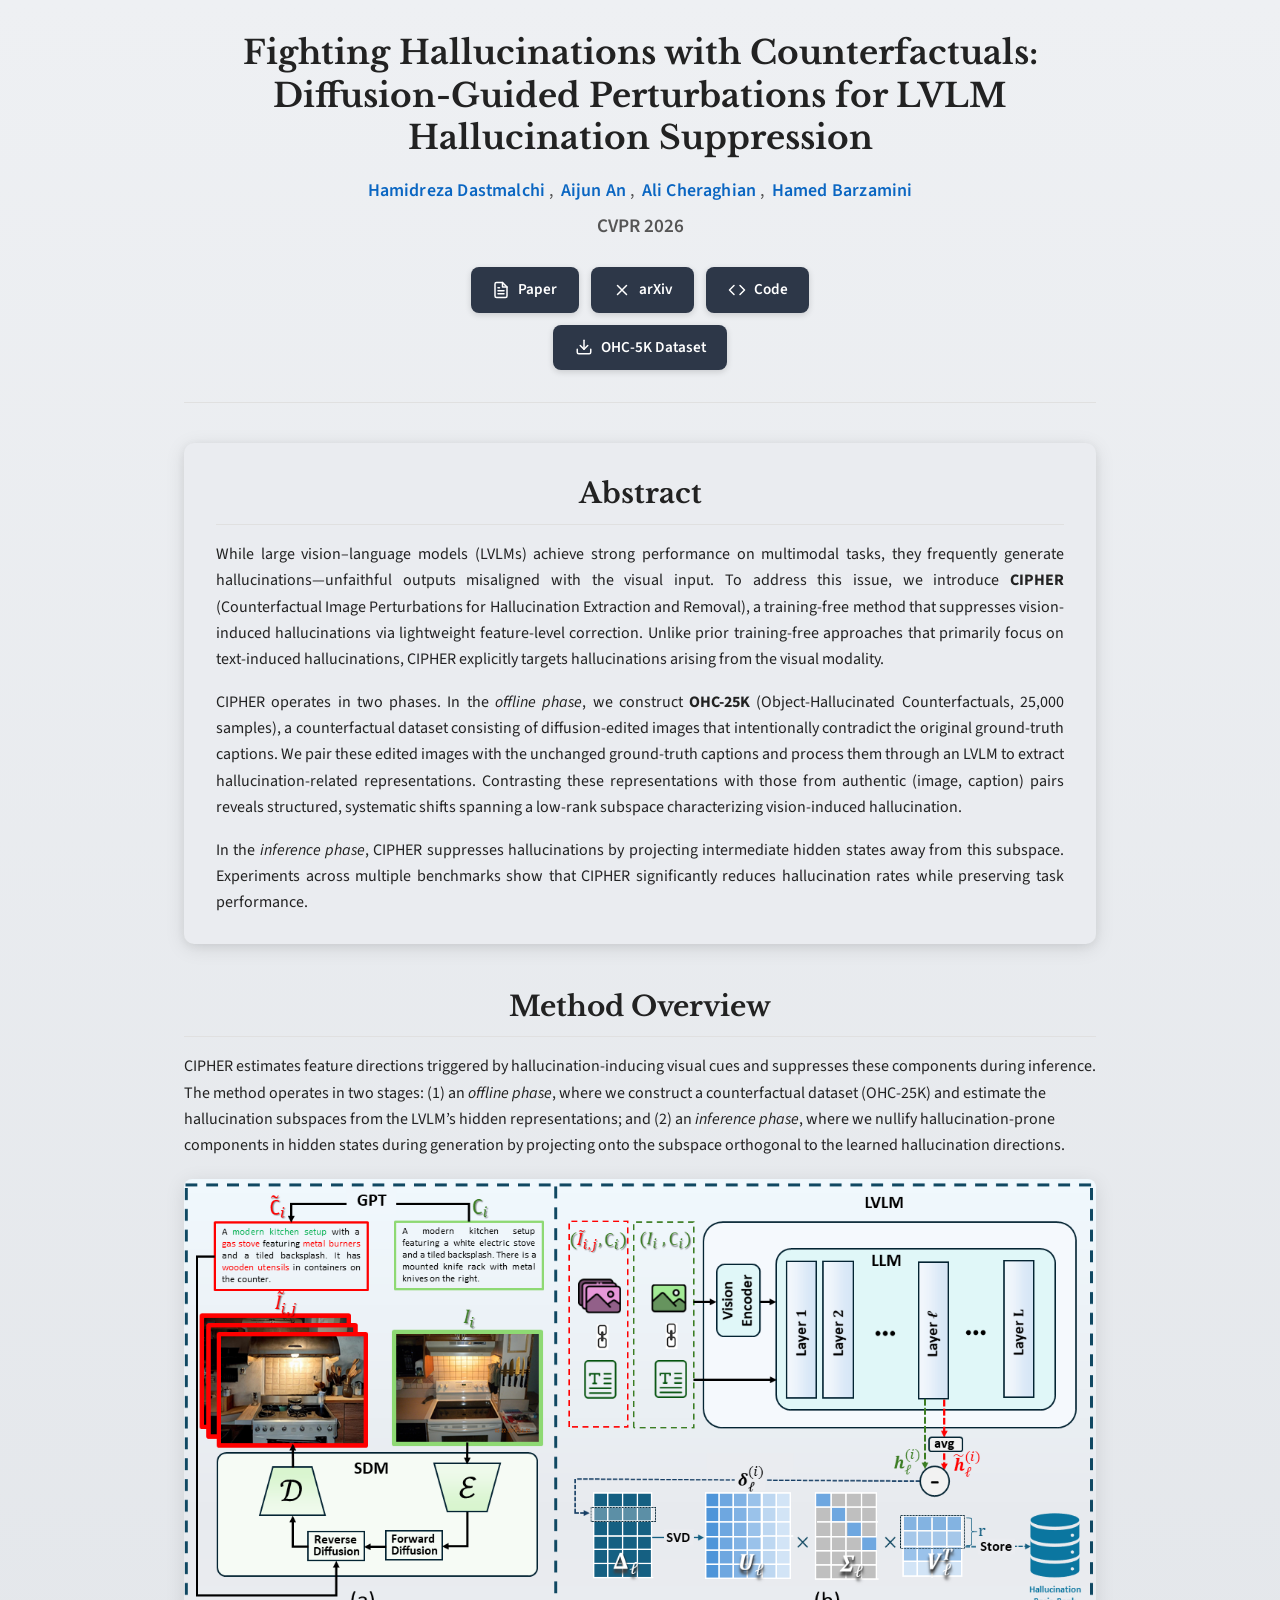
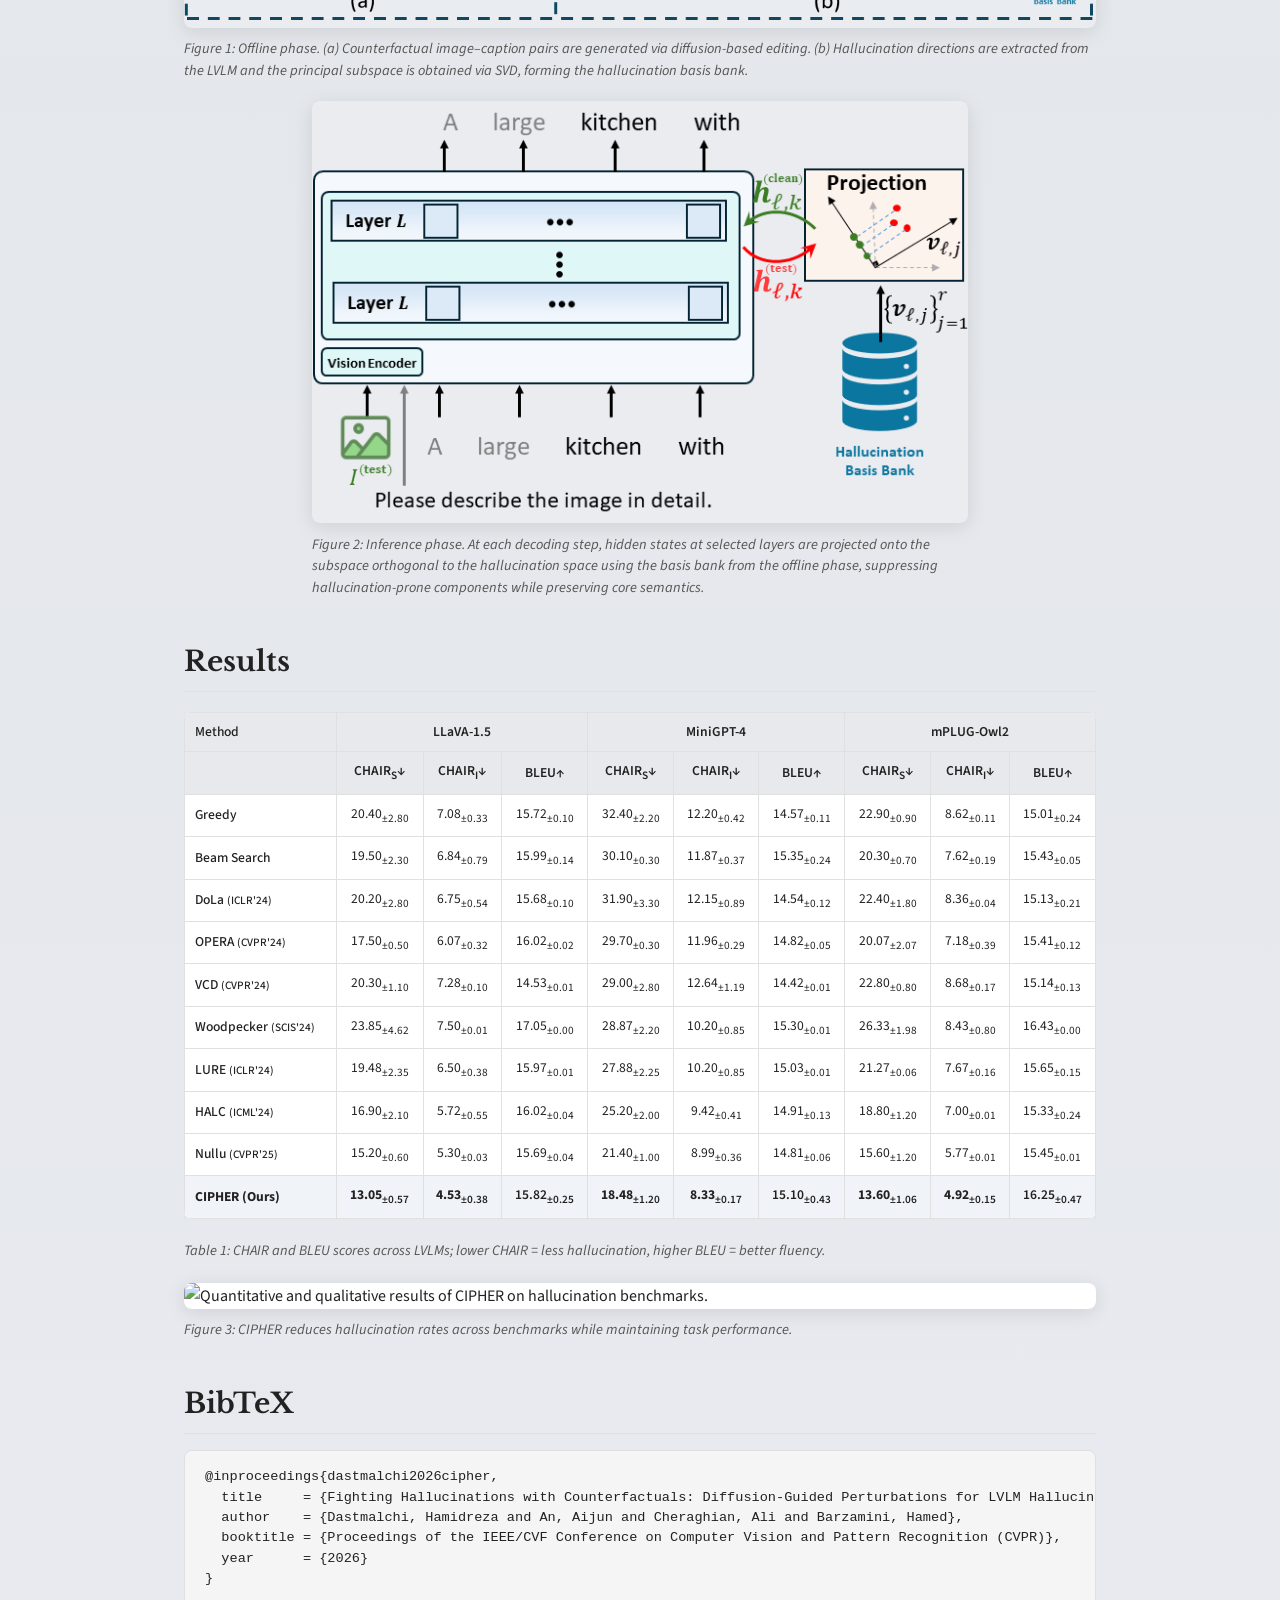
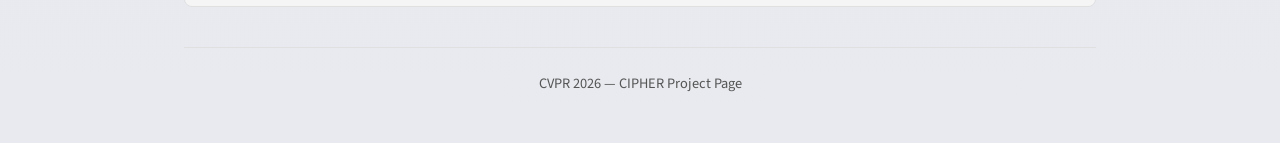
==== commit b78d1ba9: "Add block diagram as main teaser image" ====
--- a/index.html
+++ b/index.html
@@ -62,6 +62,7 @@
       box-shadow: 0 4px 20px rgba(0,0,0,0.1), 0 2px 8px rgba(0,0,0,0.06);
     }
     .abstract h2 { text-align: center; margin-top: 0; }
+    .method h2 { text-align: center; }
     .abstract p { margin: 0 0 1rem; text-align: justify; }
     figure { margin: 1.25rem 0; padding: 0; }
     figure img {
@@ -80,6 +81,17 @@
     .bibtex code { font-family: Consolas, Monaco, "Courier New", monospace; font-size: inherit; }
     .footer { margin-top: 2rem; padding-top: 1.5rem; border-top: 1px solid #e0e0e0; text-align: center; font-size: 0.9rem; color: #555; }
     .footer p { margin: 0; }
+    .results-table-wrap { overflow-x: auto; margin: 1.25rem 0; }
+    .results-table {
+      width: 100%; border-collapse: collapse; font-size: 0.85rem;
+      background: #fff; box-shadow: 0 2px 12px rgba(0,0,0,0.06);
+      border-radius: 8px; overflow: hidden;
+    }
+    .results-table th, .results-table td { padding: 0.5rem 0.6rem; border: 1px solid #e0e0e0; text-align: center; }
+    .results-table th { background: #e8e9ec; font-weight: 600; color: #222; }
+    .results-table tr.ours { background: #f0f4f8; font-weight: 600; }
+    .results-table .method-name { text-align: left; font-weight: 500; }
+    .table-caption { margin-top: 0.5rem; font-size: 0.9rem; color: #555; font-style: italic; }
     @media (max-width: 640px) {
       .page { padding: 1.25rem 1rem 2rem; }
       .title { font-size: 1.5rem; }
@@ -155,6 +167,37 @@
 
     <section class="results">
       <h2>Results</h2>
+      <div class="results-table-wrap">
+        <table class="results-table">
+          <thead>
+            <tr>
+              <th class="method-name">Method</th>
+              <th colspan="3">LLaVA-1.5</th>
+              <th colspan="3">MiniGPT-4</th>
+              <th colspan="3">mPLUG-Owl2</th>
+            </tr>
+            <tr>
+              <th class="method-name"></th>
+              <th>CHAIR<sub>S</sub>↓</th><th>CHAIR<sub>I</sub>↓</th><th>BLEU↑</th>
+              <th>CHAIR<sub>S</sub>↓</th><th>CHAIR<sub>I</sub>↓</th><th>BLEU↑</th>
+              <th>CHAIR<sub>S</sub>↓</th><th>CHAIR<sub>I</sub>↓</th><th>BLEU↑</th>
+            </tr>
+          </thead>
+          <tbody>
+            <tr><td class="method-name">Greedy</td><td>20.40<sub>±2.80</sub></td><td>7.08<sub>±0.33</sub></td><td>15.72<sub>±0.10</sub></td><td>32.40<sub>±2.20</sub></td><td>12.20<sub>±0.42</sub></td><td>14.57<sub>±0.11</sub></td><td>22.90<sub>±0.90</sub></td><td>8.62<sub>±0.11</sub></td><td>15.01<sub>±0.24</sub></td></tr>
+            <tr><td class="method-name">Beam Search</td><td>19.50<sub>±2.30</sub></td><td>6.84<sub>±0.79</sub></td><td>15.99<sub>±0.14</sub></td><td>30.10<sub>±0.30</sub></td><td>11.87<sub>±0.37</sub></td><td>15.35<sub>±0.24</sub></td><td>20.30<sub>±0.70</sub></td><td>7.62<sub>±0.19</sub></td><td>15.43<sub>±0.05</sub></td></tr>
+            <tr><td class="method-name">DoLa <small>(ICLR'24)</small></td><td>20.20<sub>±2.80</sub></td><td>6.75<sub>±0.54</sub></td><td>15.68<sub>±0.10</sub></td><td>31.90<sub>±3.30</sub></td><td>12.15<sub>±0.89</sub></td><td>14.54<sub>±0.12</sub></td><td>22.40<sub>±1.80</sub></td><td>8.36<sub>±0.04</sub></td><td>15.13<sub>±0.21</sub></td></tr>
+            <tr><td class="method-name">OPERA <small>(CVPR'24)</small></td><td>17.50<sub>±0.50</sub></td><td>6.07<sub>±0.32</sub></td><td>16.02<sub>±0.02</sub></td><td>29.70<sub>±0.30</sub></td><td>11.96<sub>±0.29</sub></td><td>14.82<sub>±0.05</sub></td><td>20.07<sub>±2.07</sub></td><td>7.18<sub>±0.39</sub></td><td>15.41<sub>±0.12</sub></td></tr>
+            <tr><td class="method-name">VCD <small>(CVPR'24)</small></td><td>20.30<sub>±1.10</sub></td><td>7.28<sub>±0.10</sub></td><td>14.53<sub>±0.01</sub></td><td>29.00<sub>±2.80</sub></td><td>12.64<sub>±1.19</sub></td><td>14.42<sub>±0.01</sub></td><td>22.80<sub>±0.80</sub></td><td>8.68<sub>±0.17</sub></td><td>15.14<sub>±0.13</sub></td></tr>
+            <tr><td class="method-name">Woodpecker <small>(SCIS'24)</small></td><td>23.85<sub>±4.62</sub></td><td>7.50<sub>±0.01</sub></td><td>17.05<sub>±0.00</sub></td><td>28.87<sub>±2.20</sub></td><td>10.20<sub>±0.85</sub></td><td>15.30<sub>±0.01</sub></td><td>26.33<sub>±1.98</sub></td><td>8.43<sub>±0.80</sub></td><td>16.43<sub>±0.00</sub></td></tr>
+            <tr><td class="method-name">LURE <small>(ICLR'24)</small></td><td>19.48<sub>±2.35</sub></td><td>6.50<sub>±0.38</sub></td><td>15.97<sub>±0.01</sub></td><td>27.88<sub>±2.25</sub></td><td>10.20<sub>±0.85</sub></td><td>15.03<sub>±0.01</sub></td><td>21.27<sub>±0.06</sub></td><td>7.67<sub>±0.16</sub></td><td>15.65<sub>±0.15</sub></td></tr>
+            <tr><td class="method-name">HALC <small>(ICML'24)</small></td><td>16.90<sub>±2.10</sub></td><td>5.72<sub>±0.55</sub></td><td>16.02<sub>±0.04</sub></td><td>25.20<sub>±2.00</sub></td><td>9.42<sub>±0.41</sub></td><td>14.91<sub>±0.13</sub></td><td>18.80<sub>±1.20</sub></td><td>7.00<sub>±0.01</sub></td><td>15.33<sub>±0.24</sub></td></tr>
+            <tr><td class="method-name">Nullu <small>(CVPR'25)</small></td><td>15.20<sub>±0.60</sub></td><td>5.30<sub>±0.03</sub></td><td>15.69<sub>±0.04</sub></td><td>21.40<sub>±1.00</sub></td><td>8.99<sub>±0.36</sub></td><td>14.81<sub>±0.06</sub></td><td>15.60<sub>±1.20</sub></td><td>5.77<sub>±0.01</sub></td><td>15.45<sub>±0.01</sub></td></tr>
+            <tr class="ours"><td class="method-name"><strong>CIPHER (Ours)</strong></td><td><strong>13.05</strong><sub>±0.57</sub></td><td><strong>4.53</strong><sub>±0.38</sub></td><td>15.82<sub>±0.25</sub></td><td><strong>18.48</strong><sub>±1.20</sub></td><td><strong>8.33</strong><sub>±0.17</sub></td><td>15.10<sub>±0.43</sub></td><td><strong>13.60</strong><sub>±1.06</sub></td><td><strong>4.92</strong><sub>±0.15</sub></td><td>16.25<sub>±0.47</sub></td></tr>
+          </tbody>
+        </table>
+      </div>
+      <p class="table-caption">Table 1: CHAIR and BLEU scores across LVLMs; lower CHAIR = less hallucination, higher BLEU = better fluency.</p>
       <figure>
         <img src="assets/results.png" alt="Quantitative and qualitative results of CIPHER on hallucination benchmarks.">
         <figcaption>Figure 3: CIPHER reduces hallucination rates across benchmarks while maintaining task performance.</figcaption>
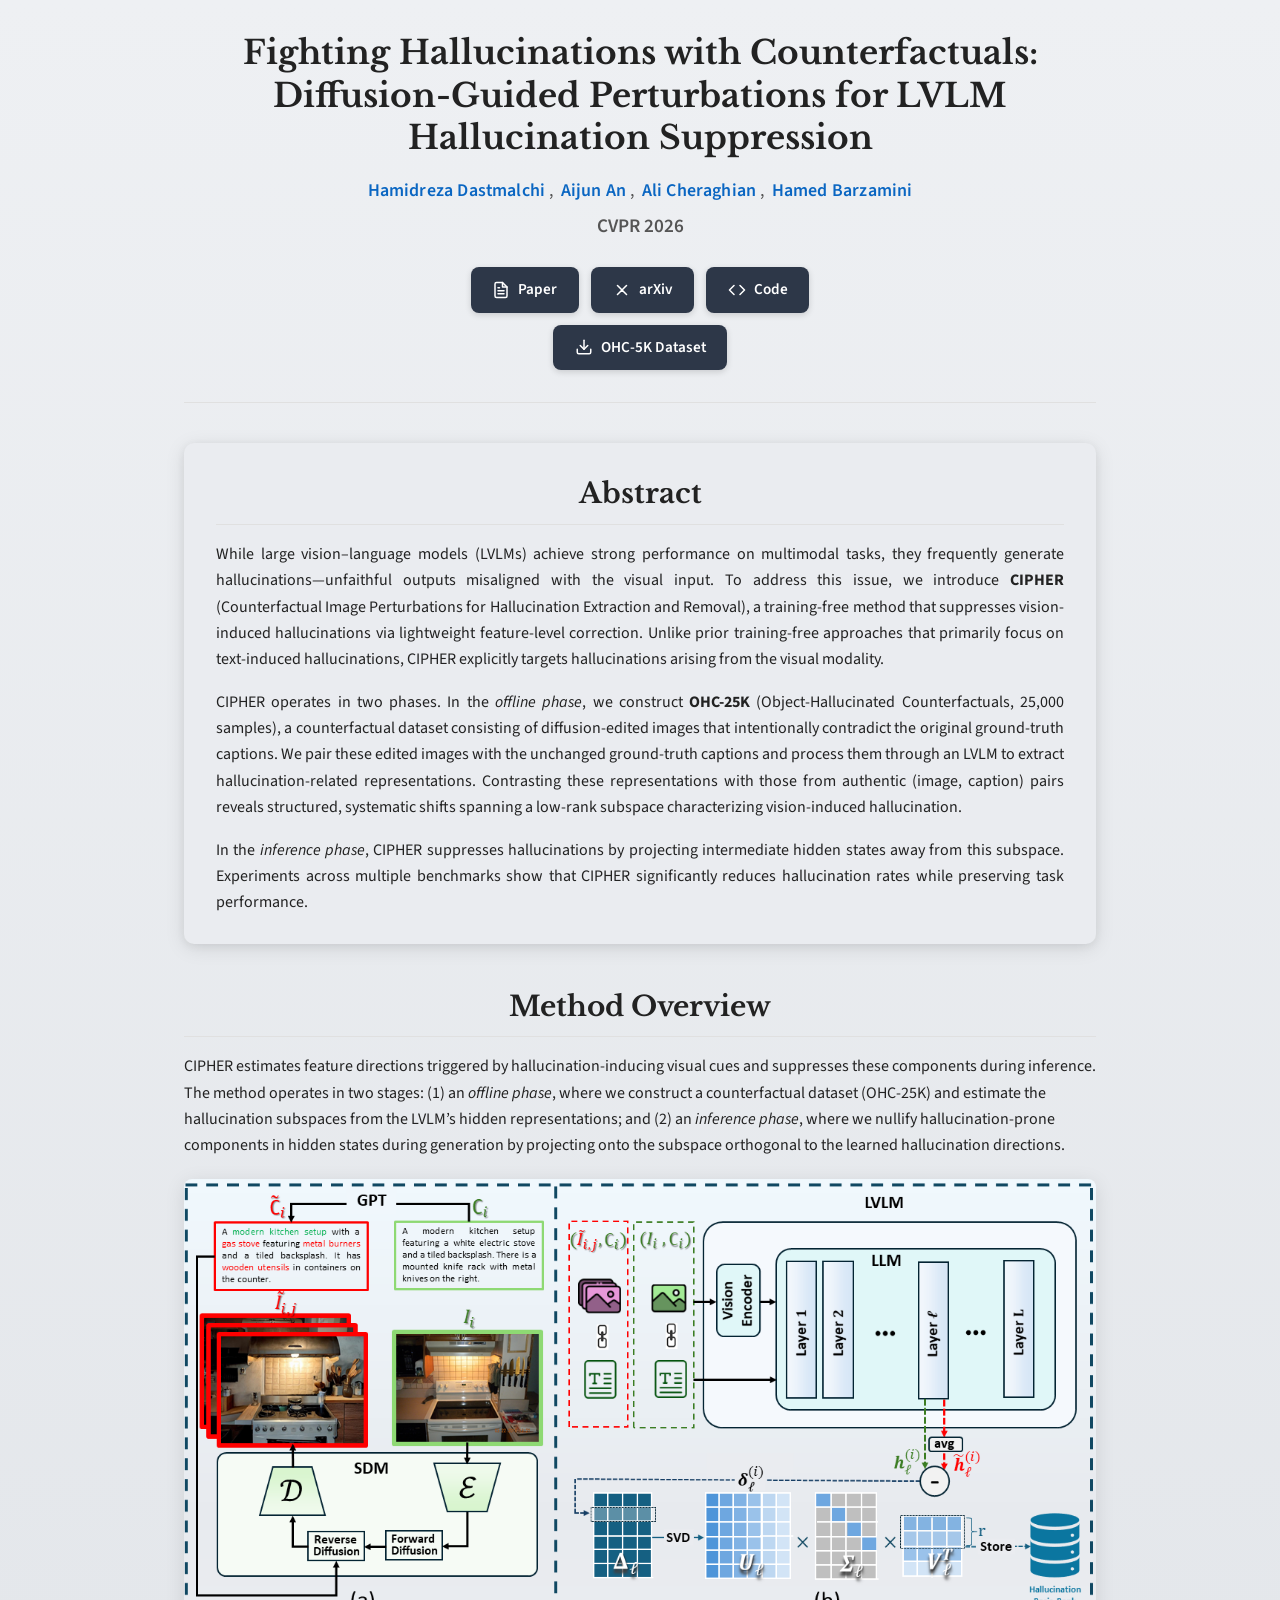
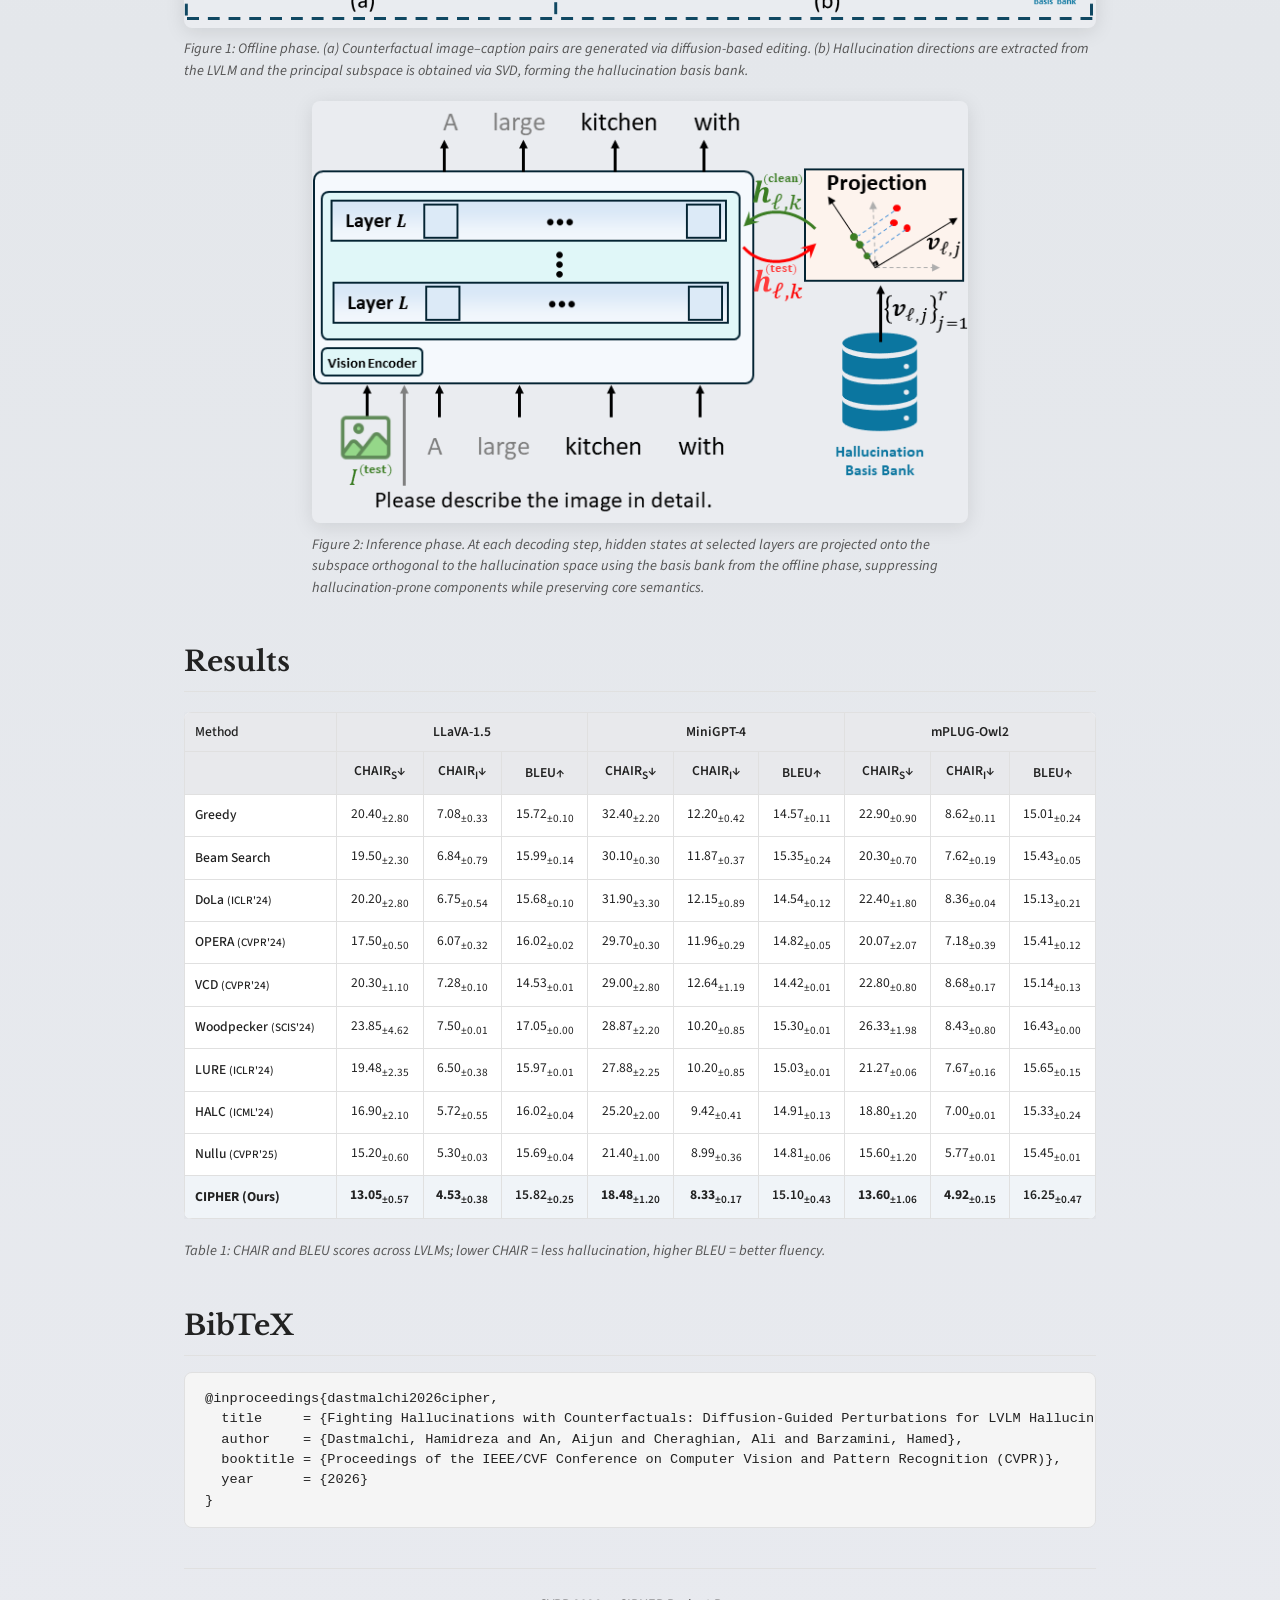
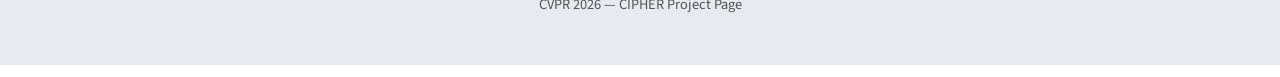
==== commit 61947f94: "Add block diagram as main teaser image" ====
--- a/index.html
+++ b/index.html
@@ -198,10 +198,6 @@
         </table>
       </div>
       <p class="table-caption">Table 1: CHAIR and BLEU scores across LVLMs; lower CHAIR = less hallucination, higher BLEU = better fluency.</p>
-      <figure>
-        <img src="assets/results.png" alt="Quantitative and qualitative results of CIPHER on hallucination benchmarks.">
-        <figcaption>Figure 3: CIPHER reduces hallucination rates across benchmarks while maintaining task performance.</figcaption>
-      </figure>
     </section>
 
     <section class="bibtex">
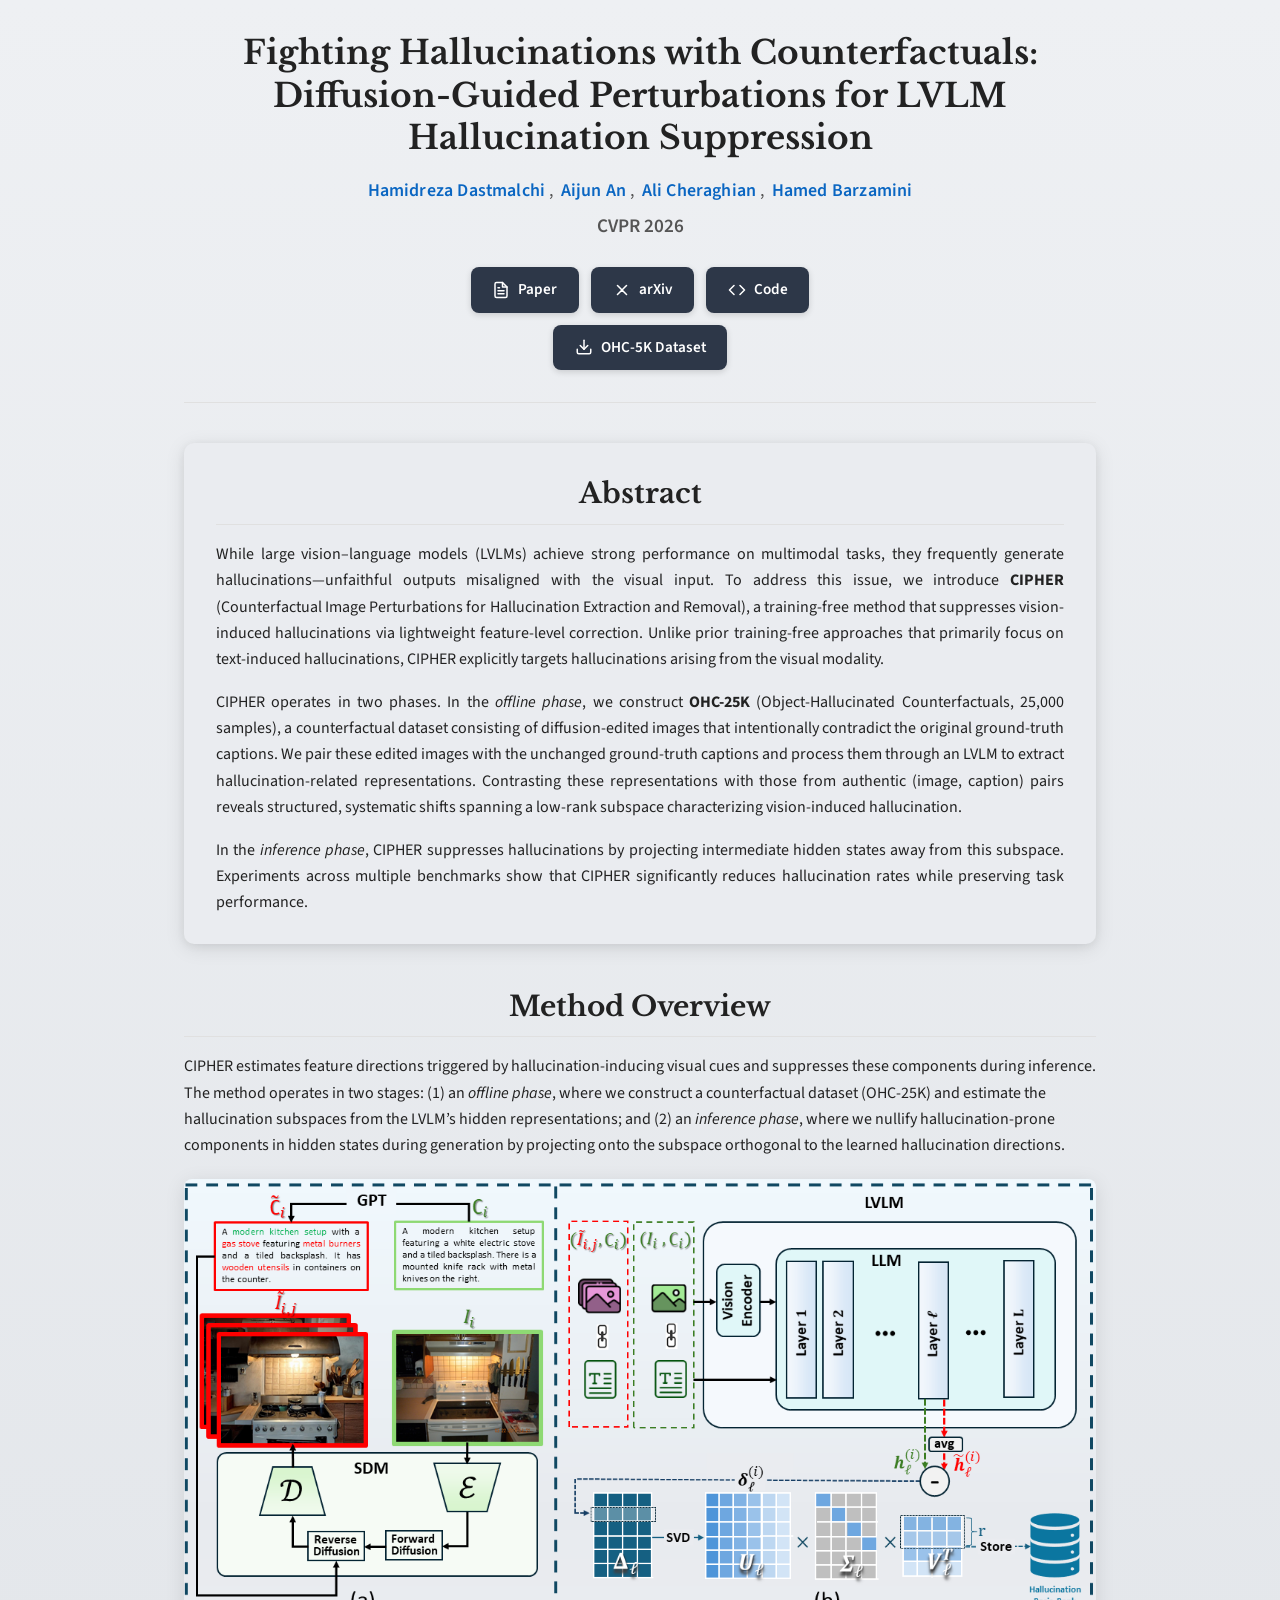
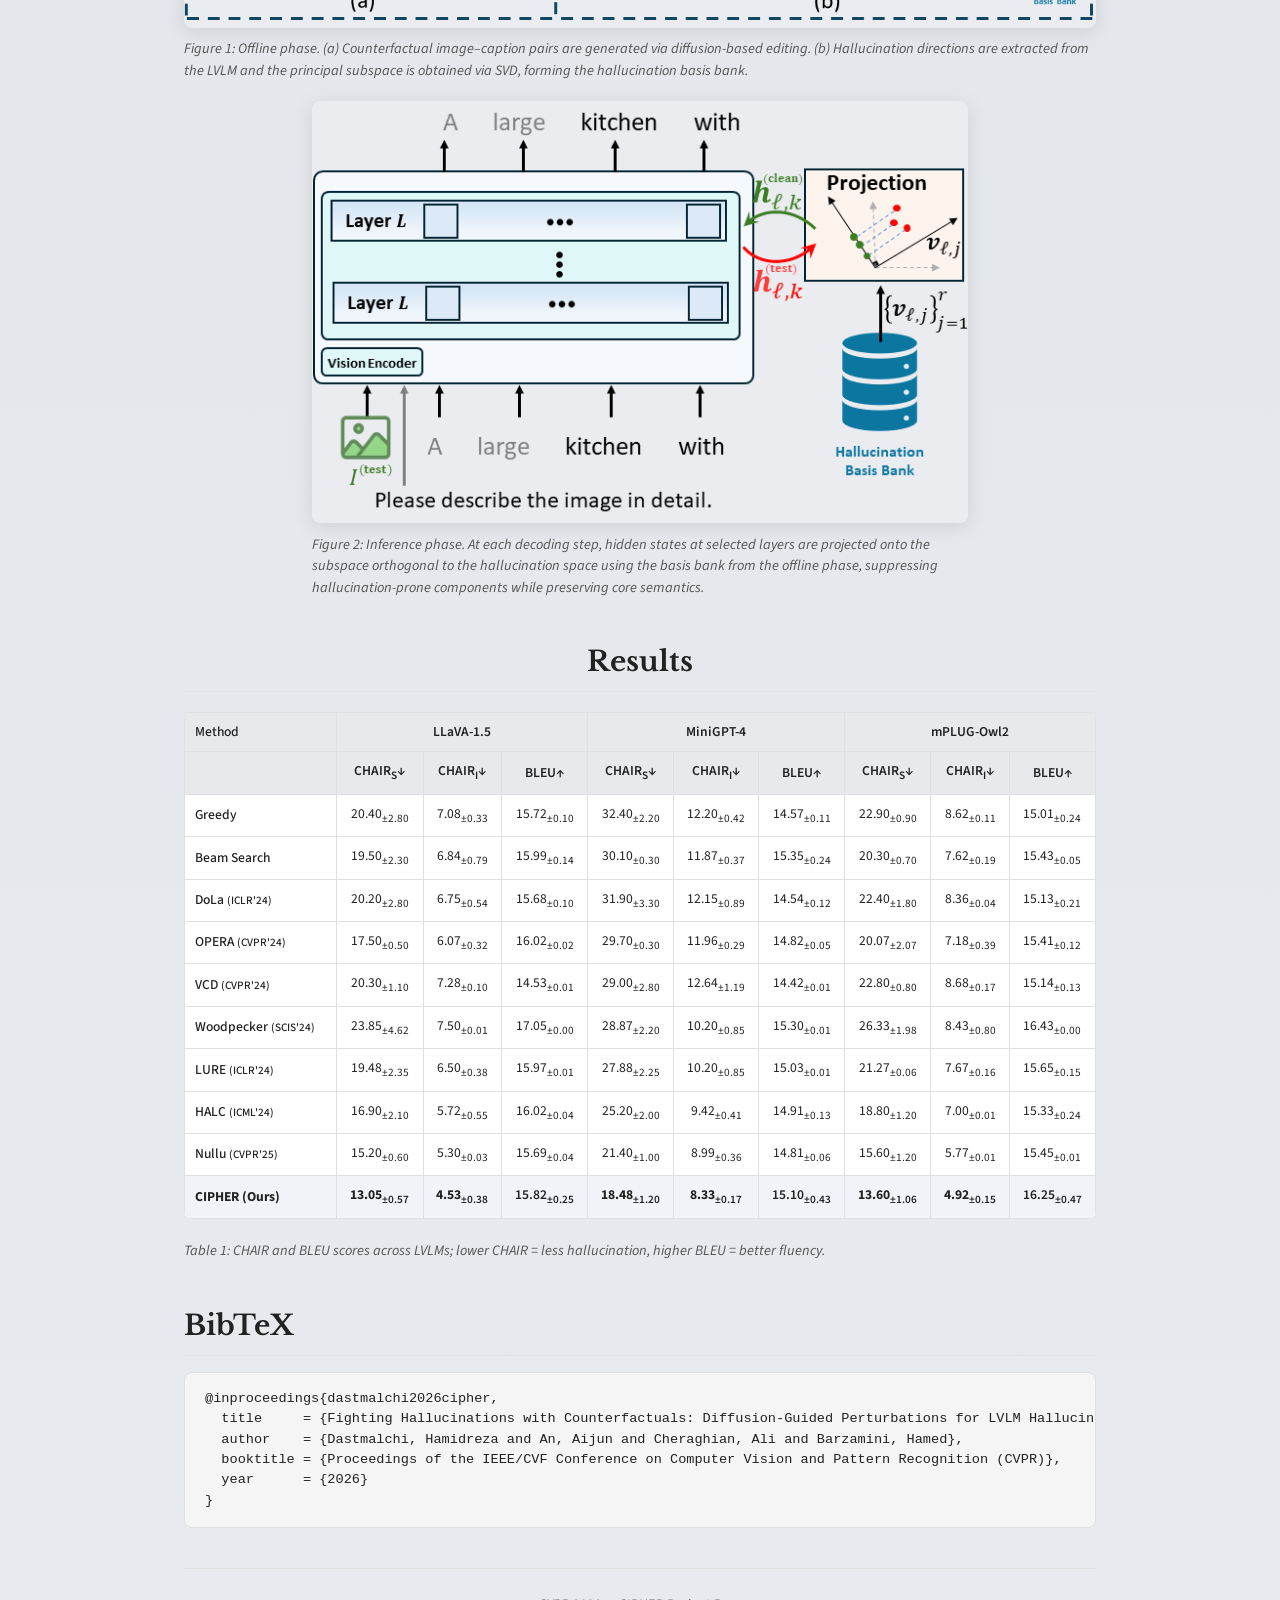
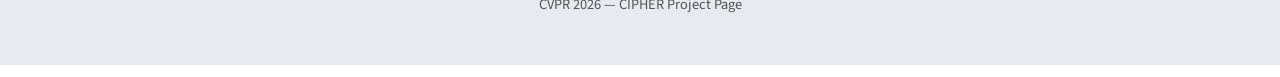
==== commit c3527bb0: "Add block diagram as main teaser image" ====
--- a/index.html
+++ b/index.html
@@ -63,6 +63,7 @@
     }
     .abstract h2 { text-align: center; margin-top: 0; }
     .method h2 { text-align: center; }
+    .results h2 { text-align: center; }
     .abstract p { margin: 0 0 1rem; text-align: justify; }
     figure { margin: 1.25rem 0; padding: 0; }
     figure img {
